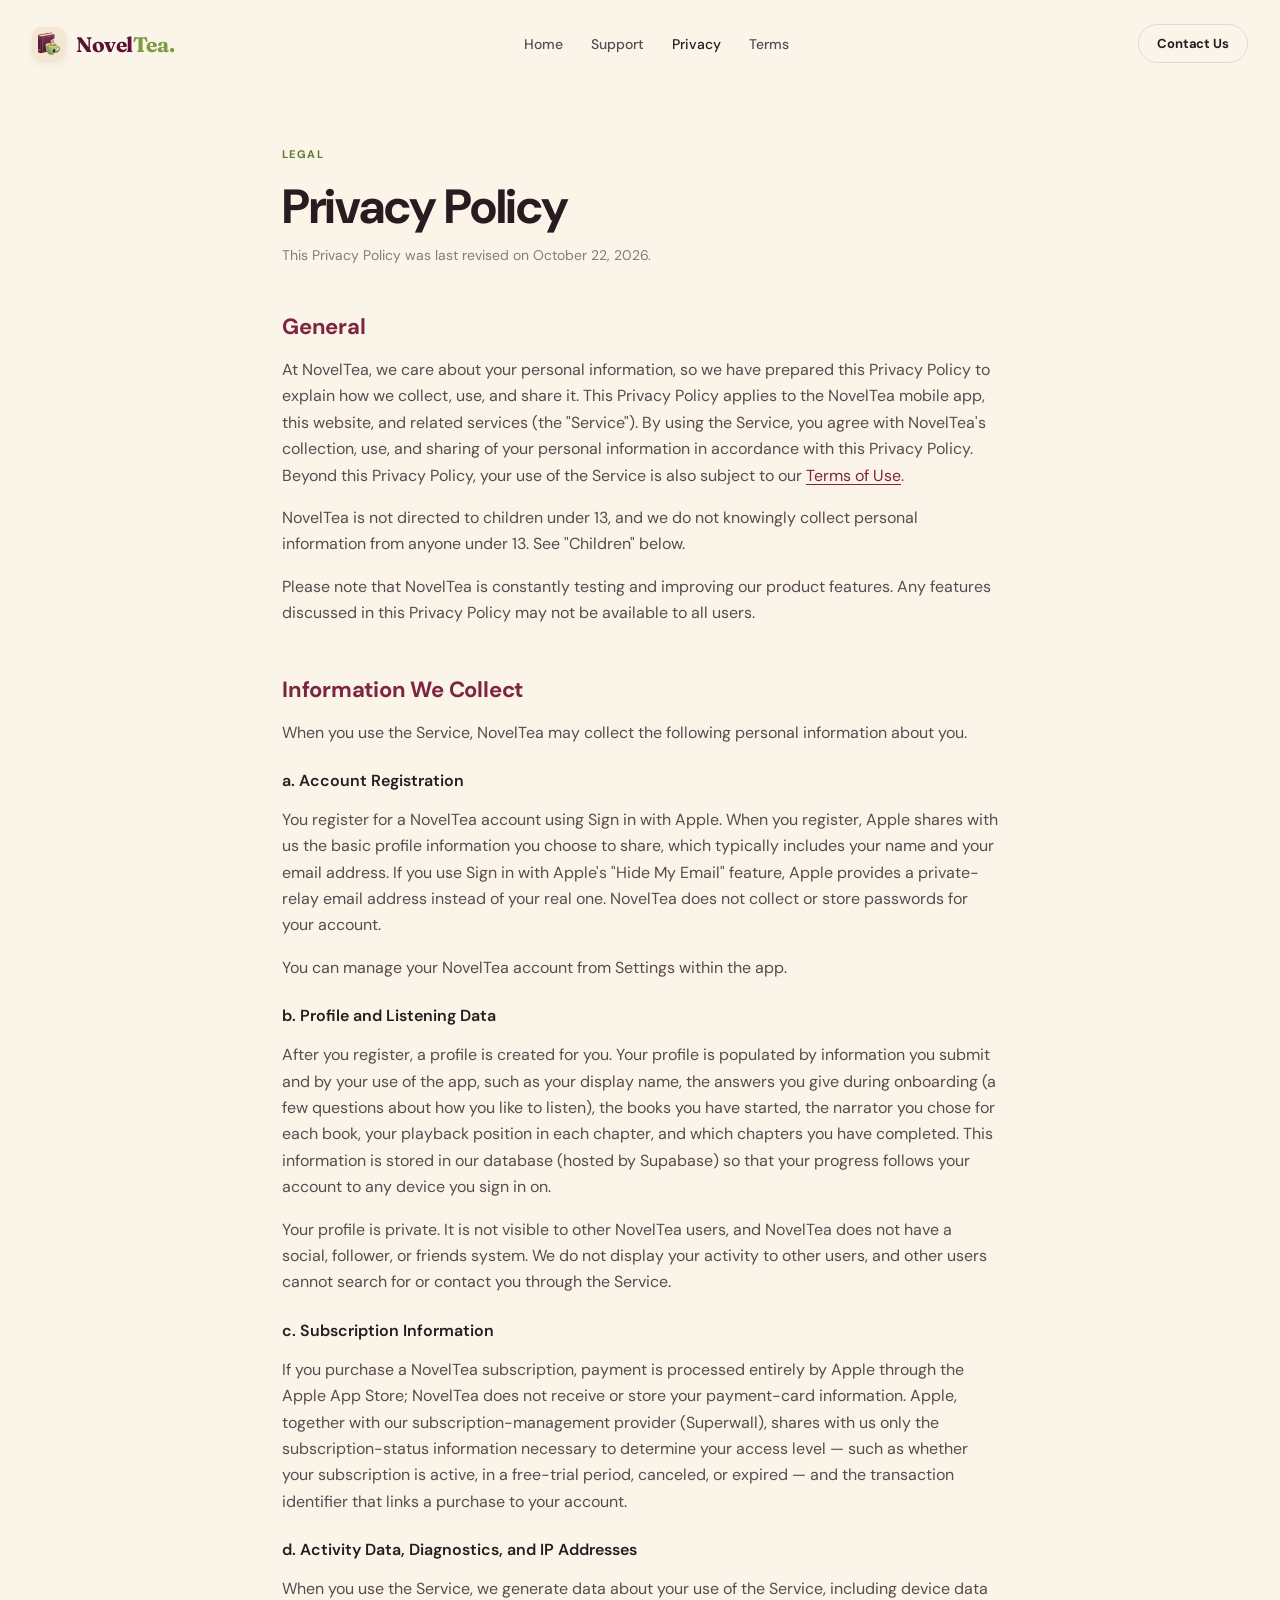
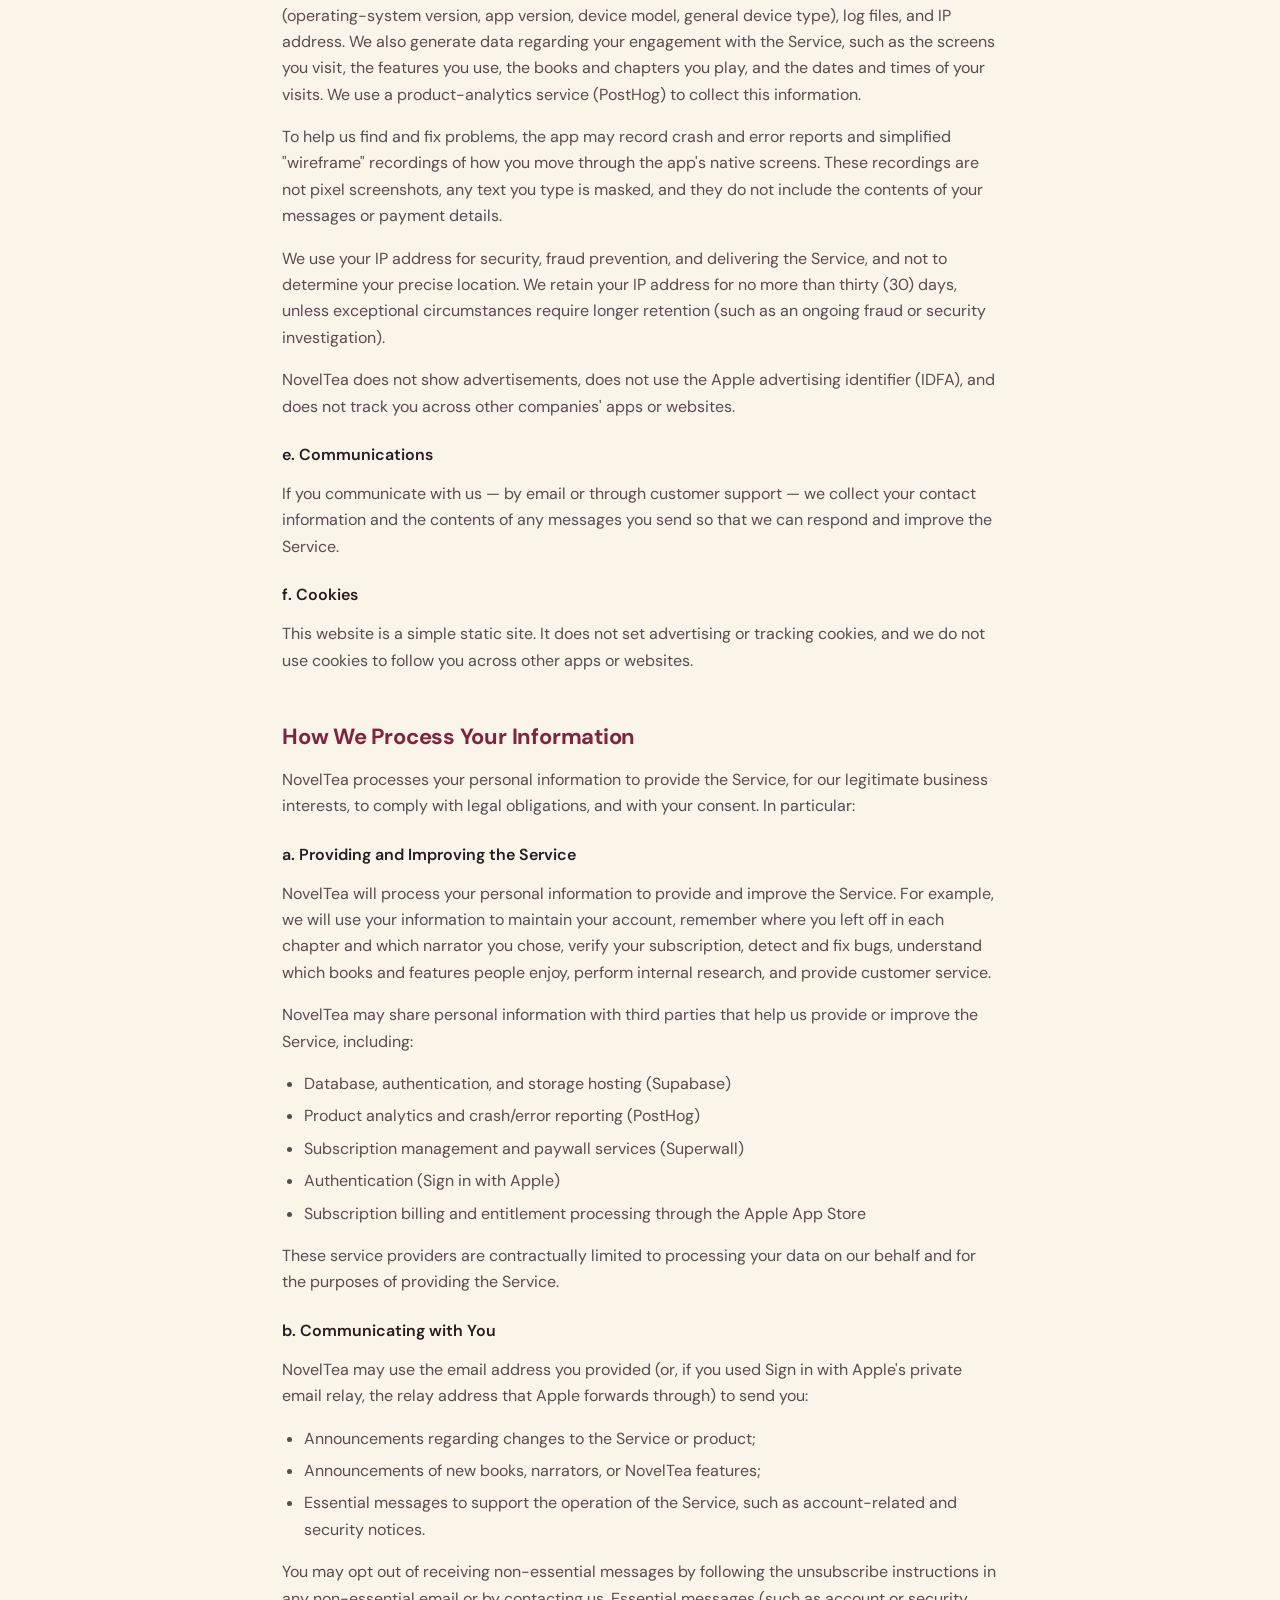
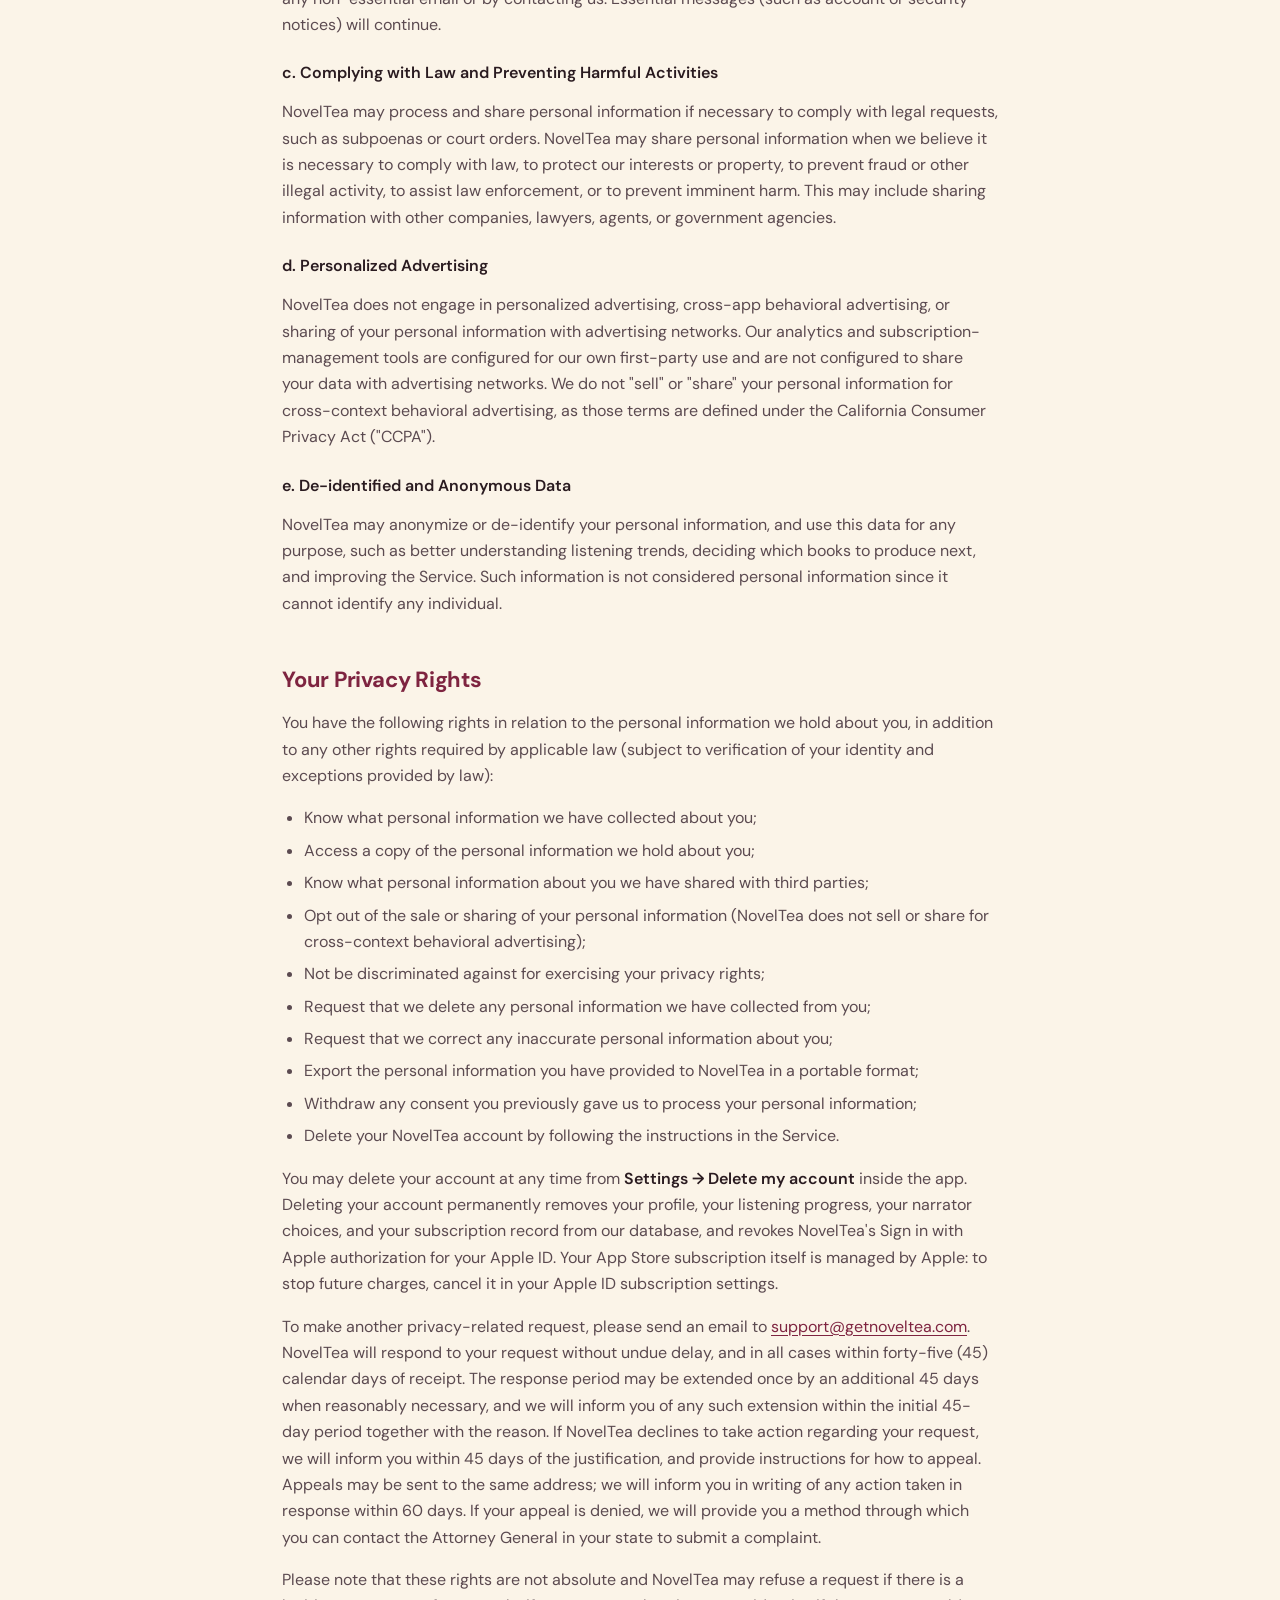
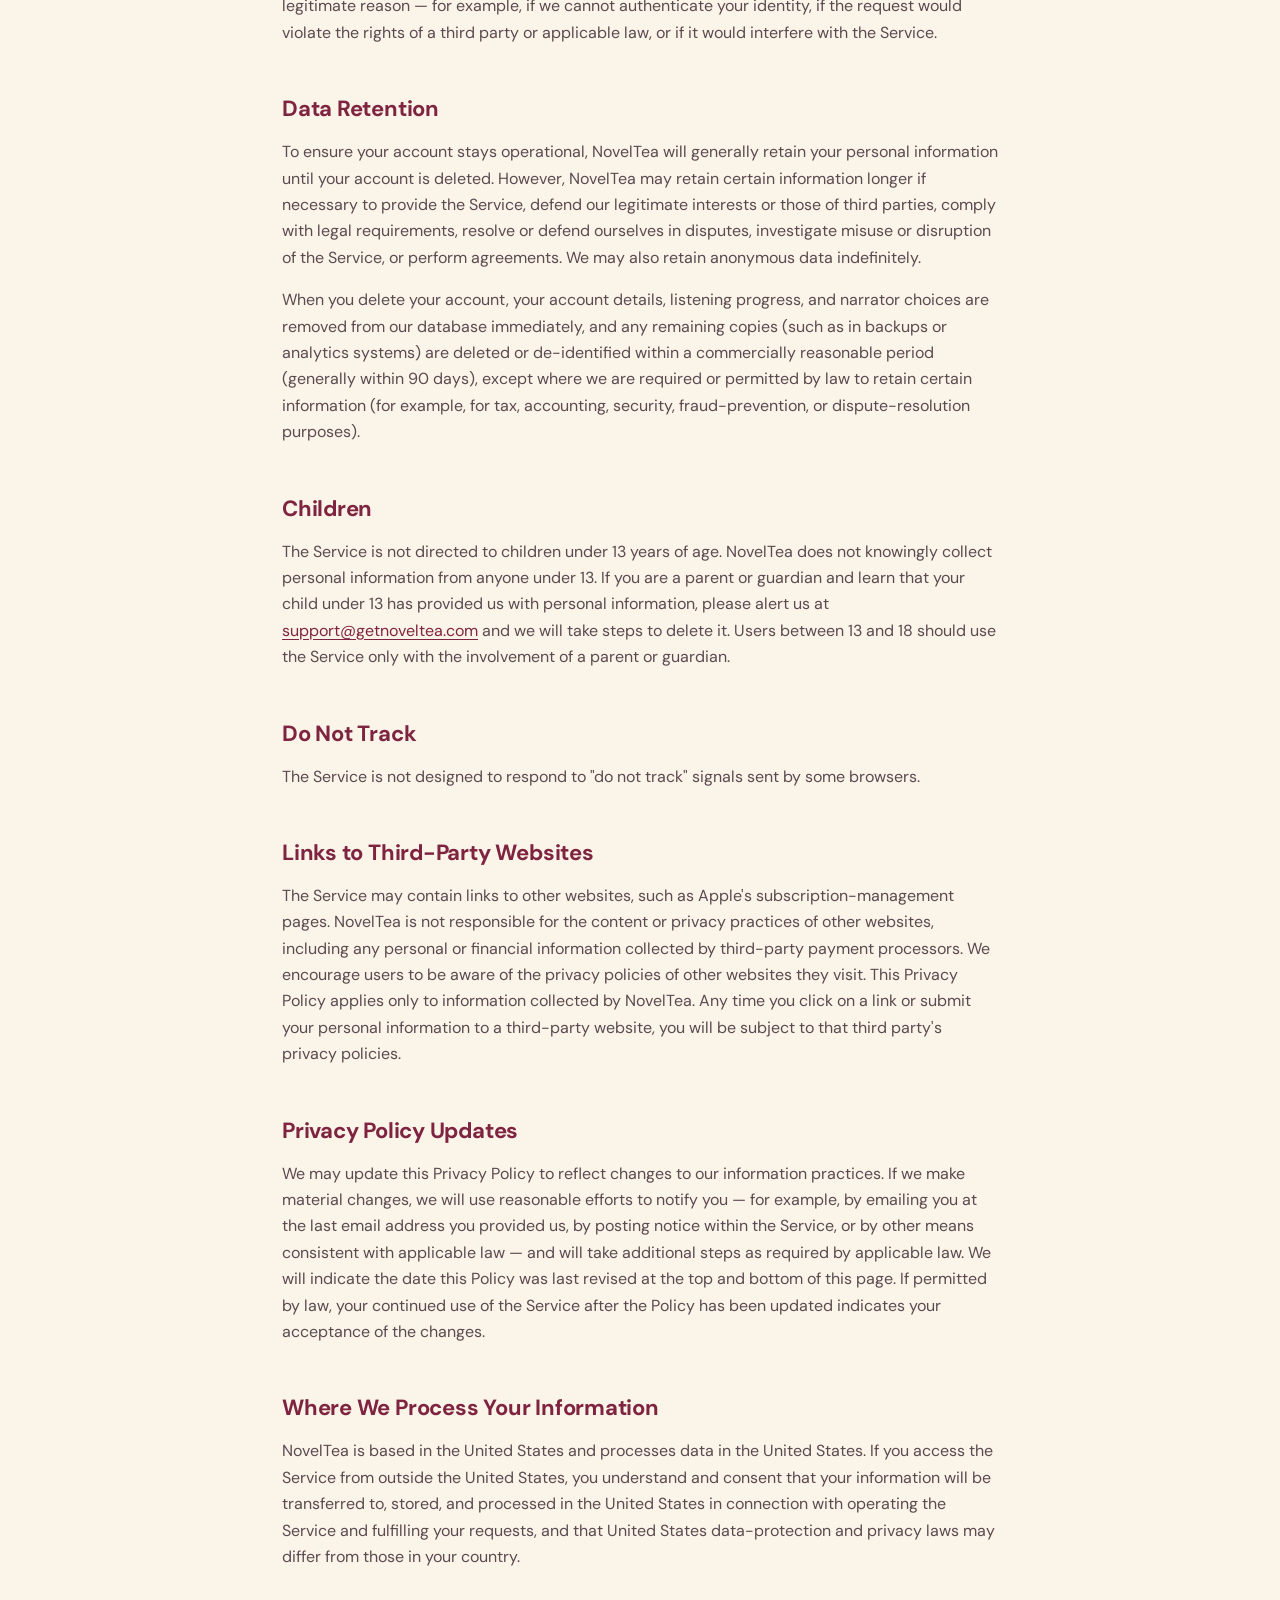
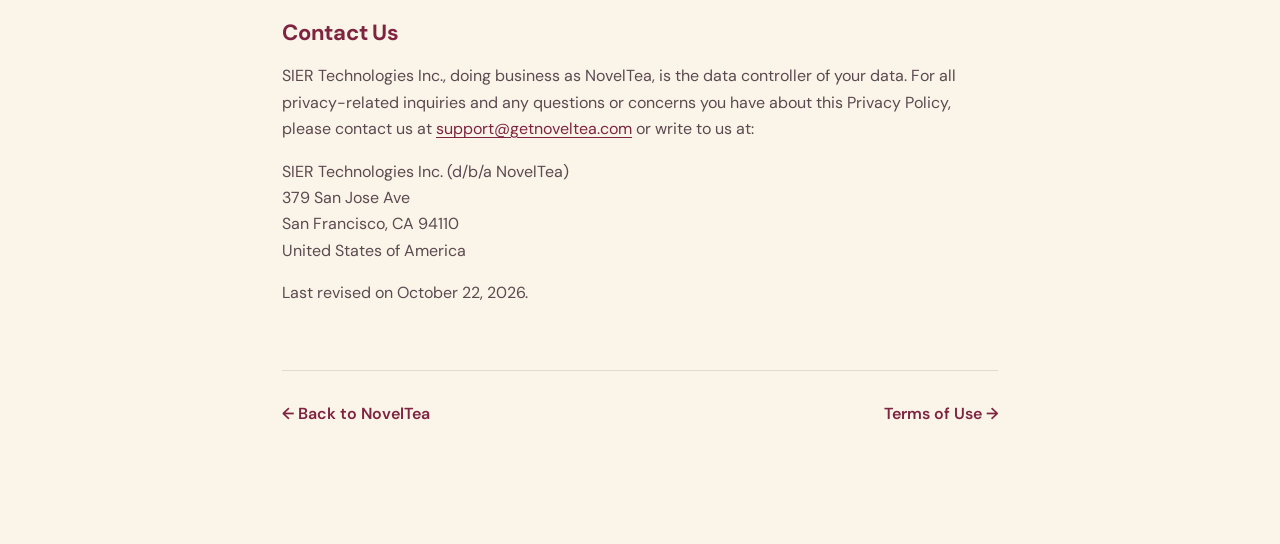
==== privacy.html @ 6e91aef8 "NovelTea Support, Privacy Policy, and Terms of Use pages Adapted from dailydove.app's legal pages (s" ====
<!doctype html>
<html lang="en">
<head>
  <meta charset="utf-8">
  <meta name="viewport" content="width=device-width, initial-scale=1">
  <title>Privacy Policy — NovelTea</title>
  <meta name="description" content="How NovelTea collects, uses, and protects your personal information.">
  <meta name="theme-color" content="#FBF4E8">
  <link rel="icon" type="image/png" href="assets/favicon.png">
  <link rel="apple-touch-icon" href="assets/apple-touch-icon.png">
  <link rel="stylesheet" href="shared.css">
</head>
<body>
  <div class="top-nav">
    <a href="./" class="logo">
      <div class="mark"><img src="assets/logo.png" alt=""></div>
      <span class="wordmark">Novel<span class="tea">Tea.</span></span>
    </a>
    <nav>
      <a href="./">Home</a>
      <a href="support">Support</a>
      <a href="privacy" aria-current="page">Privacy</a>
      <a href="terms">Terms</a>
    </nav>
    <a href="mailto:support@getnoveltea.com" class="btn btn-ghost contact">Contact Us</a>
  </div>

  <main class="legal-page">
    <div class="eyebrow" style="margin-bottom:14px">Legal</div>
    <h1>Privacy Policy</h1>
    <div class="meta">This Privacy Policy was last revised on October 22, 2026.</div>

    <h2>General</h2>

    <p>At NovelTea, we care about your personal information, so we have prepared this Privacy Policy to explain how we collect, use, and share it. This Privacy Policy applies to the NovelTea mobile app, this website, and related services (the "Service"). By using the Service, you agree with NovelTea's collection, use, and sharing of your personal information in accordance with this Privacy Policy. Beyond this Privacy Policy, your use of the Service is also subject to our <a href="terms">Terms of Use</a>.</p>

    <p>NovelTea is not directed to children under 13, and we do not knowingly collect personal information from anyone under 13. See "Children" below.</p>

    <p>Please note that NovelTea is constantly testing and improving our product features. Any features discussed in this Privacy Policy may not be available to all users.</p>

    <h2>Information We Collect</h2>

    <p>When you use the Service, NovelTea may collect the following personal information about you.</p>

    <h3>a. Account Registration</h3>

    <p>You register for a NovelTea account using Sign in with Apple. When you register, Apple shares with us the basic profile information you choose to share, which typically includes your name and your email address. If you use Sign in with Apple's "Hide My Email" feature, Apple provides a private-relay email address instead of your real one. NovelTea does not collect or store passwords for your account.</p>

    <p>You can manage your NovelTea account from Settings within the app.</p>

    <h3>b. Profile and Listening Data</h3>

    <p>After you register, a profile is created for you. Your profile is populated by information you submit and by your use of the app, such as your display name, the answers you give during onboarding (a few questions about how you like to listen), the books you have started, the narrator you chose for each book, your playback position in each chapter, and which chapters you have completed. This information is stored in our database (hosted by Supabase) so that your progress follows your account to any device you sign in on.</p>

    <p>Your profile is private. It is not visible to other NovelTea users, and NovelTea does not have a social, follower, or friends system. We do not display your activity to other users, and other users cannot search for or contact you through the Service.</p>

    <h3>c. Subscription Information</h3>

    <p>If you purchase a NovelTea subscription, payment is processed entirely by Apple through the Apple App Store; NovelTea does not receive or store your payment-card information. Apple, together with our subscription-management provider (Superwall), shares with us only the subscription-status information necessary to determine your access level — such as whether your subscription is active, in a free-trial period, canceled, or expired — and the transaction identifier that links a purchase to your account.</p>

    <h3>d. Activity Data, Diagnostics, and IP Addresses</h3>

    <p>When you use the Service, we generate data about your use of the Service, including device data (operating-system version, app version, device model, general device type), log files, and IP address. We also generate data regarding your engagement with the Service, such as the screens you visit, the features you use, the books and chapters you play, and the dates and times of your visits. We use a product-analytics service (PostHog) to collect this information.</p>

    <p>To help us find and fix problems, the app may record crash and error reports and simplified "wireframe" recordings of how you move through the app's native screens. These recordings are not pixel screenshots, any text you type is masked, and they do not include the contents of your messages or payment details.</p>

    <p>We use your IP address for security, fraud prevention, and delivering the Service, and not to determine your precise location. We retain your IP address for no more than thirty (30) days, unless exceptional circumstances require longer retention (such as an ongoing fraud or security investigation).</p>

    <p>NovelTea does not show advertisements, does not use the Apple advertising identifier (IDFA), and does not track you across other companies' apps or websites.</p>

    <h3>e. Communications</h3>

    <p>If you communicate with us — by email or through customer support — we collect your contact information and the contents of any messages you send so that we can respond and improve the Service.</p>

    <h3>f. Cookies</h3>

    <p>This website is a simple static site. It does not set advertising or tracking cookies, and we do not use cookies to follow you across other apps or websites.</p>

    <h2>How We Process Your Information</h2>

    <p>NovelTea processes your personal information to provide the Service, for our legitimate business interests, to comply with legal obligations, and with your consent. In particular:</p>

    <h3>a. Providing and Improving the Service</h3>

    <p>NovelTea will process your personal information to provide and improve the Service. For example, we will use your information to maintain your account, remember where you left off in each chapter and which narrator you chose, verify your subscription, detect and fix bugs, understand which books and features people enjoy, perform internal research, and provide customer service.</p>

    <p>NovelTea may share personal information with third parties that help us provide or improve the Service, including:</p>
    <ul>
      <li>Database, authentication, and storage hosting (Supabase)</li>
      <li>Product analytics and crash/error reporting (PostHog)</li>
      <li>Subscription management and paywall services (Superwall)</li>
      <li>Authentication (Sign in with Apple)</li>
      <li>Subscription billing and entitlement processing through the Apple App Store</li>
    </ul>

    <p>These service providers are contractually limited to processing your data on our behalf and for the purposes of providing the Service.</p>

    <h3>b. Communicating with You</h3>

    <p>NovelTea may use the email address you provided (or, if you used Sign in with Apple's private email relay, the relay address that Apple forwards through) to send you:</p>
    <ul>
      <li>Announcements regarding changes to the Service or product;</li>
      <li>Announcements of new books, narrators, or NovelTea features;</li>
      <li>Essential messages to support the operation of the Service, such as account-related and security notices.</li>
    </ul>

    <p>You may opt out of receiving non-essential messages by following the unsubscribe instructions in any non-essential email or by contacting us. Essential messages (such as account or security notices) will continue.</p>

    <h3>c. Complying with Law and Preventing Harmful Activities</h3>

    <p>NovelTea may process and share personal information if necessary to comply with legal requests, such as subpoenas or court orders. NovelTea may share personal information when we believe it is necessary to comply with law, to protect our interests or property, to prevent fraud or other illegal activity, to assist law enforcement, or to prevent imminent harm. This may include sharing information with other companies, lawyers, agents, or government agencies.</p>

    <h3>d. Personalized Advertising</h3>

    <p>NovelTea does not engage in personalized advertising, cross-app behavioral advertising, or sharing of your personal information with advertising networks. Our analytics and subscription-management tools are configured for our own first-party use and are not configured to share your data with advertising networks. We do not "sell" or "share" your personal information for cross-context behavioral advertising, as those terms are defined under the California Consumer Privacy Act ("CCPA").</p>

    <h3>e. De-identified and Anonymous Data</h3>

    <p>NovelTea may anonymize or de-identify your personal information, and use this data for any purpose, such as better understanding listening trends, deciding which books to produce next, and improving the Service. Such information is not considered personal information since it cannot identify any individual.</p>

    <h2>Your Privacy Rights</h2>

    <p>You have the following rights in relation to the personal information we hold about you, in addition to any other rights required by applicable law (subject to verification of your identity and exceptions provided by law):</p>

    <ul>
      <li>Know what personal information we have collected about you;</li>
      <li>Access a copy of the personal information we hold about you;</li>
      <li>Know what personal information about you we have shared with third parties;</li>
      <li>Opt out of the sale or sharing of your personal information (NovelTea does not sell or share for cross-context behavioral advertising);</li>
      <li>Not be discriminated against for exercising your privacy rights;</li>
      <li>Request that we delete any personal information we have collected from you;</li>
      <li>Request that we correct any inaccurate personal information about you;</li>
      <li>Export the personal information you have provided to NovelTea in a portable format;</li>
      <li>Withdraw any consent you previously gave us to process your personal information;</li>
      <li>Delete your NovelTea account by following the instructions in the Service.</li>
    </ul>

    <p>You may delete your account at any time from <strong>Settings → Delete my account</strong> inside the app. Deleting your account permanently removes your profile, your listening progress, your narrator choices, and your subscription record from our database, and revokes NovelTea's Sign in with Apple authorization for your Apple ID. Your App Store subscription itself is managed by Apple: to stop future charges, cancel it in your Apple ID subscription settings.</p>

    <p>To make another privacy-related request, please send an email to <a href="mailto:support@getnoveltea.com">support@getnoveltea.com</a>. NovelTea will respond to your request without undue delay, and in all cases within forty-five (45) calendar days of receipt. The response period may be extended once by an additional 45 days when reasonably necessary, and we will inform you of any such extension within the initial 45-day period together with the reason. If NovelTea declines to take action regarding your request, we will inform you within 45 days of the justification, and provide instructions for how to appeal. Appeals may be sent to the same address; we will inform you in writing of any action taken in response within 60 days. If your appeal is denied, we will provide you a method through which you can contact the Attorney General in your state to submit a complaint.</p>

    <p>Please note that these rights are not absolute and NovelTea may refuse a request if there is a legitimate reason — for example, if we cannot authenticate your identity, if the request would violate the rights of a third party or applicable law, or if it would interfere with the Service.</p>

    <h2>Data Retention</h2>

    <p>To ensure your account stays operational, NovelTea will generally retain your personal information until your account is deleted. However, NovelTea may retain certain information longer if necessary to provide the Service, defend our legitimate interests or those of third parties, comply with legal requirements, resolve or defend ourselves in disputes, investigate misuse or disruption of the Service, or perform agreements. We may also retain anonymous data indefinitely.</p>

    <p>When you delete your account, your account details, listening progress, and narrator choices are removed from our database immediately, and any remaining copies (such as in backups or analytics systems) are deleted or de-identified within a commercially reasonable period (generally within 90 days), except where we are required or permitted by law to retain certain information (for example, for tax, accounting, security, fraud-prevention, or dispute-resolution purposes).</p>

    <h2>Children</h2>

    <p>The Service is not directed to children under 13 years of age. NovelTea does not knowingly collect personal information from anyone under 13. If you are a parent or guardian and learn that your child under 13 has provided us with personal information, please alert us at <a href="mailto:support@getnoveltea.com">support@getnoveltea.com</a> and we will take steps to delete it. Users between 13 and 18 should use the Service only with the involvement of a parent or guardian.</p>

    <h2>Do Not Track</h2>

    <p>The Service is not designed to respond to "do not track" signals sent by some browsers.</p>

    <h2>Links to Third-Party Websites</h2>

    <p>The Service may contain links to other websites, such as Apple's subscription-management pages. NovelTea is not responsible for the content or privacy practices of other websites, including any personal or financial information collected by third-party payment processors. We encourage users to be aware of the privacy policies of other websites they visit. This Privacy Policy applies only to information collected by NovelTea. Any time you click on a link or submit your personal information to a third-party website, you will be subject to that third party's privacy policies.</p>

    <h2>Privacy Policy Updates</h2>

    <p>We may update this Privacy Policy to reflect changes to our information practices. If we make material changes, we will use reasonable efforts to notify you — for example, by emailing you at the last email address you provided us, by posting notice within the Service, or by other means consistent with applicable law — and will take additional steps as required by applicable law. We will indicate the date this Policy was last revised at the top and bottom of this page. If permitted by law, your continued use of the Service after the Policy has been updated indicates your acceptance of the changes.</p>

    <h2>Where We Process Your Information</h2>

    <p>NovelTea is based in the United States and processes data in the United States. If you access the Service from outside the United States, you understand and consent that your information will be transferred to, stored, and processed in the United States in connection with operating the Service and fulfilling your requests, and that United States data-protection and privacy laws may differ from those in your country.</p>

    <h2>Contact Us</h2>

    <p>SIER Technologies Inc., doing business as NovelTea, is the data controller of your data. For all privacy-related inquiries and any questions or concerns you have about this Privacy Policy, please contact us at <a href="mailto:support@getnoveltea.com">support@getnoveltea.com</a> or write to us at:</p>

    <p>
      SIER Technologies Inc. (d/b/a NovelTea)<br>
      379 San Jose Ave<br>
      San Francisco, CA 94110<br>
      United States of America
    </p>

    <p>Last revised on October 22, 2026.</p>

    <div class="page-footer">
      <a href="./">← Back to NovelTea</a>
      <a href="terms">Terms of Use →</a>
    </div>
  </main>
</body>
</html>
---- shared.css ----
/* NovelTea shared styles — same layout as dailydove.app's shared.css,
   recoloured to the NovelTea brand (cream, wine, green tea; see the app's src/styles/theme.css). */
@import url('https://fonts.googleapis.com/css2?family=DM+Sans:wght@400;500;600;700;800&family=Fraunces:ital,wght@0,400;0,500;0,600;0,700;1,400&display=swap');

:root {
  --cream: #FBF4E8;
  --cream-2: #F3E6D3;
  --paper: #FFFFFF;
  --ink: #2A1B20;
  --ink-soft: #5B4A50;
  --ink-mute: #8A7B76;
  --wine: #7E2440;
  --wine-2: #9A3557;
  --wine-deep: #5A1230;
  --wine-shadow: rgba(126, 36, 64, 0.22);
  --tea: #7E9A42;
  --tea-deep: #5F7A2E;
  --line: rgba(42, 27, 32, 0.06);
  --line-2: rgba(42, 27, 32, 0.12);
  --shadow-sm: 0 1px 3px rgba(42,27,32,0.03), 0 4px 8px rgba(42,27,32,0.05);
  --shadow-md: 0 8px 24px rgba(42,27,32,0.06), 0 24px 60px rgba(42,27,32,0.08);
}

* { box-sizing: border-box; }
html, body { margin: 0; padding: 0; }
body {
  font-family: 'DM Sans', -apple-system, system-ui, sans-serif;
  color: var(--ink);
  background: var(--cream);
  -webkit-font-smoothing: antialiased;
  text-rendering: optimizeLegibility;
  -webkit-text-size-adjust: 100%;
}
a { color: inherit; }
img { display: block; max-width: 100%; }

.serif { font-family: 'Fraunces', Georgia, serif; font-optical-sizing: auto; }
.eyebrow {
  font-family: 'DM Sans', sans-serif;
  font-weight: 700;
  font-size: 11px;
  letter-spacing: 1.4px;
  text-transform: uppercase;
  color: var(--tea-deep);
}

.btn {
  display: inline-flex;
  align-items: center;
  gap: 10px;
  padding: 14px 22px;
  border-radius: 999px;
  font-family: 'DM Sans', sans-serif;
  font-weight: 700;
  font-size: 15px;
  letter-spacing: -0.1px;
  text-decoration: none;
  border: 0;
  cursor: pointer;
  transition: transform .18s ease, box-shadow .18s ease, background .2s, border-color .2s;
}
.btn-primary {
  background: linear-gradient(180deg, var(--wine-2) 0%, var(--wine) 100%);
  color: #fff;
  box-shadow: 0 12px 32px var(--wine-shadow), 0 2px 6px var(--wine-shadow);
}
.btn-primary:hover { transform: translateY(-1px); }
.btn-ghost {
  background: transparent;
  color: var(--ink);
  border: 1.5px solid var(--line-2);
}
.btn-ghost:hover { border-color: var(--wine); color: var(--wine); }

.h-section {
  font-family: 'DM Sans', sans-serif;
  font-weight: 700;
  font-size: clamp(40px, 7vw, 64px);
  line-height: 1.02;
  letter-spacing: -0.03em;
}
.lede {
  font-size: 19px;
  line-height: 1.5;
  color: var(--ink-soft);
  max-width: 540px;
}

/* Wordmark: "Novel" in wine, "Tea." in green tea — matches the app wordmark */
.wordmark { font-family: 'Fraunces', Georgia, serif; font-weight: 700; letter-spacing: -0.02em; color: var(--wine-deep); }
.wordmark .tea { color: var(--tea); }

/* Legal pages */
.legal-page {
  max-width: 780px;
  margin: 0 auto;
  padding: 60px 32px 120px;
}
.legal-page h1 {
  font-family: 'DM Sans', sans-serif;
  font-weight: 700;
  font-size: 48px;
  letter-spacing: -0.03em;
  margin: 0 0 8px;
}
.legal-page .meta {
  color: var(--ink-mute);
  font-size: 14px;
  margin-bottom: 48px;
}
.legal-page h2 {
  font-family: 'DM Sans', sans-serif;
  font-weight: 700;
  font-size: 22px;
  letter-spacing: -0.01em;
  margin: 48px 0 16px;
  color: var(--wine);
}
.legal-page h3 {
  font-family: 'DM Sans', sans-serif;
  font-weight: 600;
  font-size: 16px;
  margin: 24px 0 8px;
}
.legal-page p, .legal-page li {
  font-size: 16px;
  line-height: 1.65;
  color: var(--ink-soft);
}
.legal-page ul, .legal-page ol { padding-left: 22px; }
.legal-page li { margin-bottom: 6px; }
.legal-page strong { color: var(--ink); font-weight: 600; }
.legal-page a { color: var(--wine); text-decoration: underline; text-underline-offset: 3px; overflow-wrap: anywhere; }

.page-footer {
  margin-top: 64px;
  padding-top: 32px;
  border-top: 1px solid var(--line-2);
  display: flex;
  justify-content: space-between;
  flex-wrap: wrap;
  gap: 16px;
  align-items: center;
}
.legal-page .page-footer a { color: var(--wine); text-decoration: none; font-weight: 600; }

/* Top nav */
.top-nav {
  padding: 24px 32px;
  display: flex; align-items: center; justify-content: space-between; gap: 16px;
  max-width: 1280px; margin: 0 auto;
}
.top-nav .logo {
  display: flex; align-items: center; gap: 10px;
  font-size: 21px;
  text-decoration: none;
}
.top-nav .logo .mark {
  width: 34px; height: 34px;
  border-radius: 10px;
  overflow: hidden;
  flex-shrink: 0;
  box-shadow: var(--shadow-sm);
}
.top-nav .logo .mark img { width: 100%; height: 100%; object-fit: cover; }
.top-nav nav { display: flex; gap: 28px; }
.top-nav nav a {
  font-size: 14px; font-weight: 500; color: var(--ink-soft);
  text-decoration: none;
}
.top-nav nav a:hover, .top-nav nav a[aria-current="page"] { color: var(--ink); }
.top-nav .contact { padding: 10px 18px; font-size: 13px; }

/* Phones: these pages are mostly opened from the app's Settings screen */
@media (max-width: 720px) {
  .top-nav { padding: 16px 20px; flex-wrap: wrap; row-gap: 12px; }
  .top-nav .contact { display: none; }
  .top-nav nav { gap: 18px; }
  .legal-page { padding: 28px 20px 80px; }
  .legal-page h1 { font-size: 36px; }
  .legal-page .meta { margin-bottom: 32px; }
  .legal-page h2 { margin-top: 40px; }
  .lede { font-size: 17px; }
}
@media (max-width: 400px) {
  .top-nav nav { width: 100%; justify-content: space-between; gap: 0; }
}
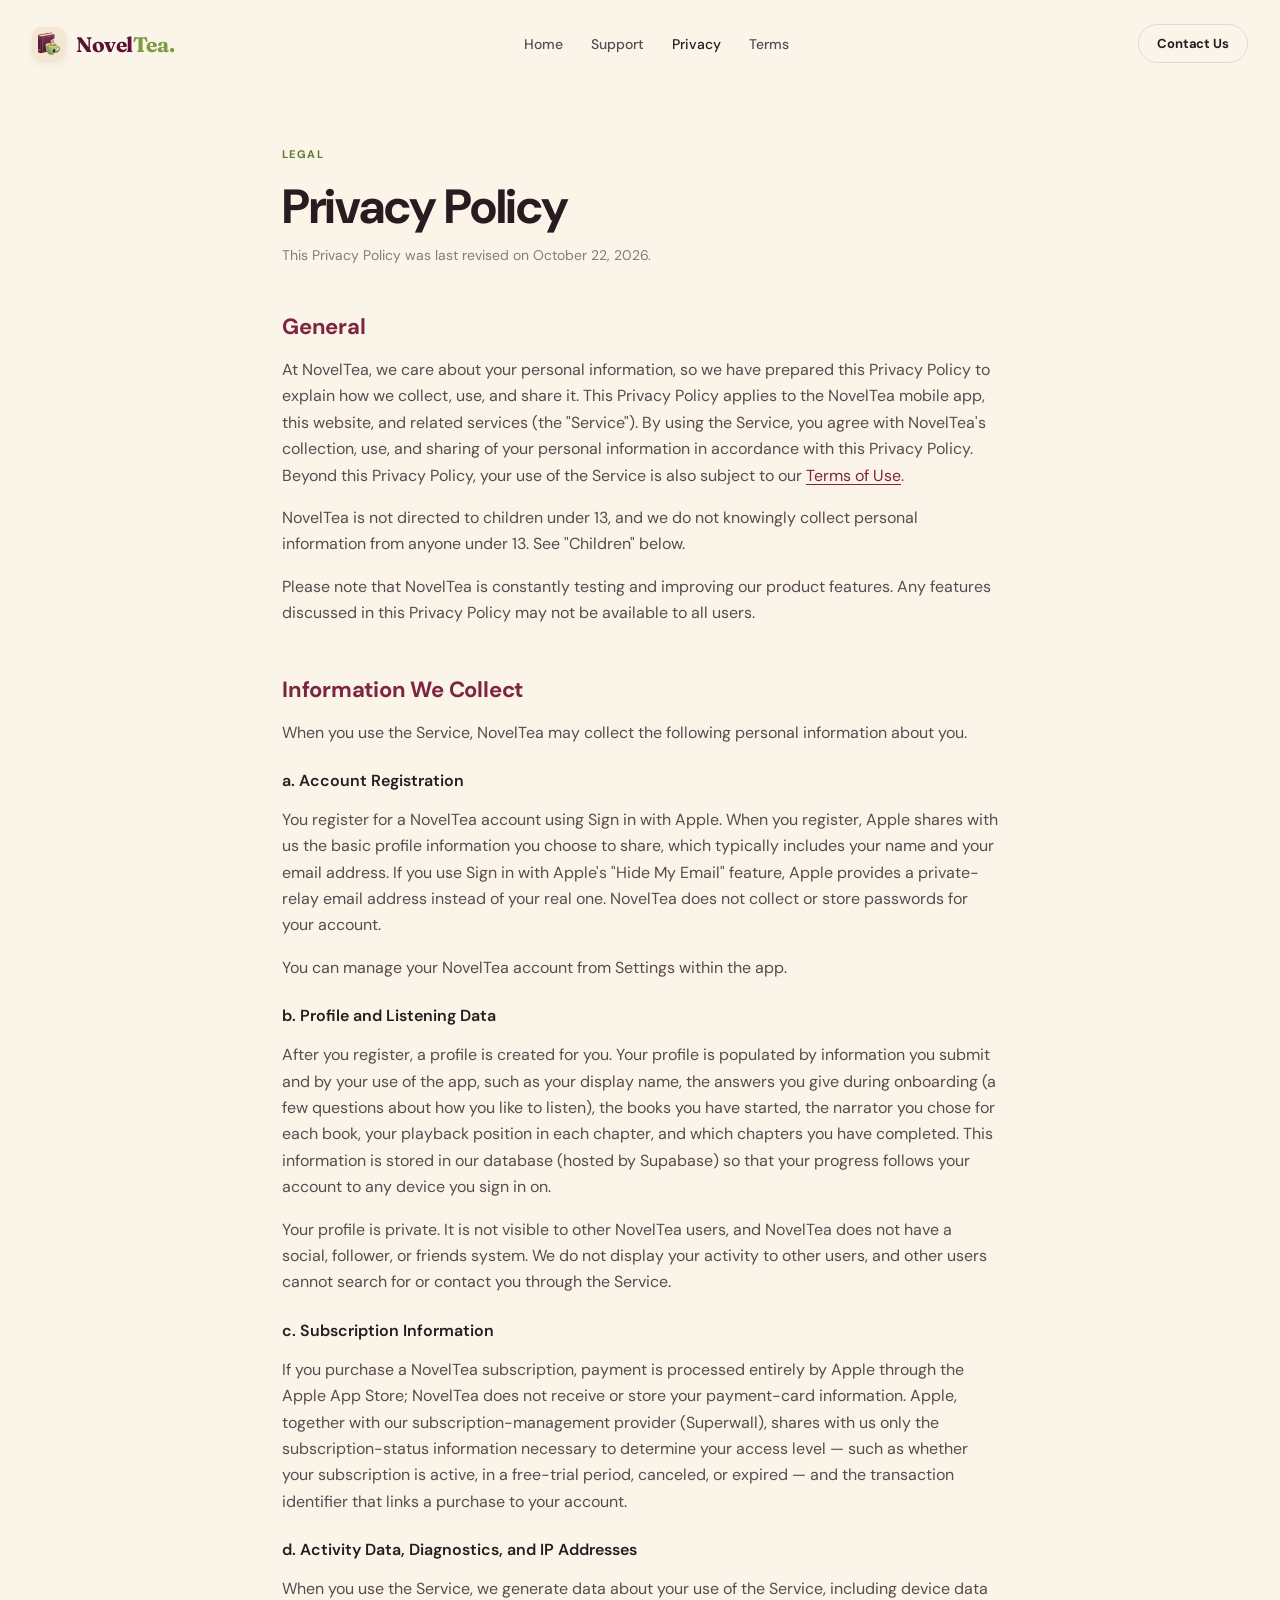
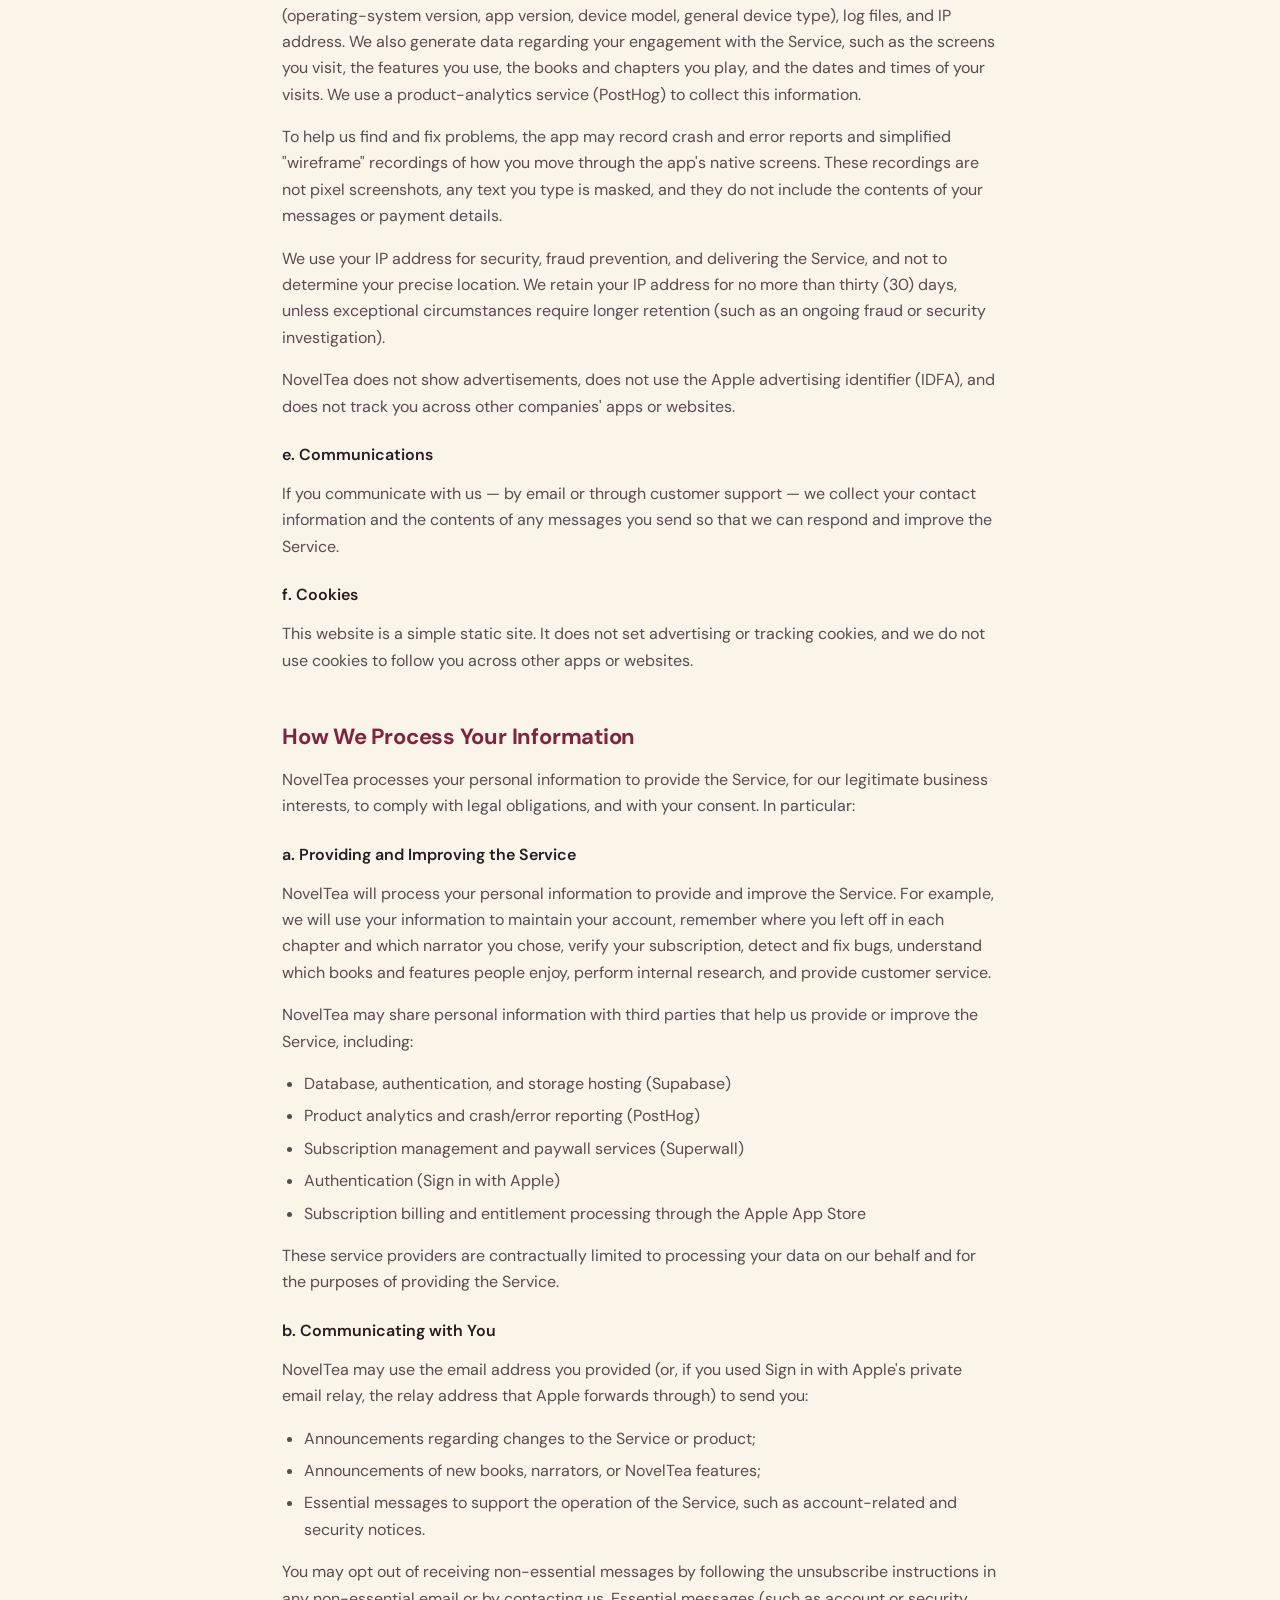
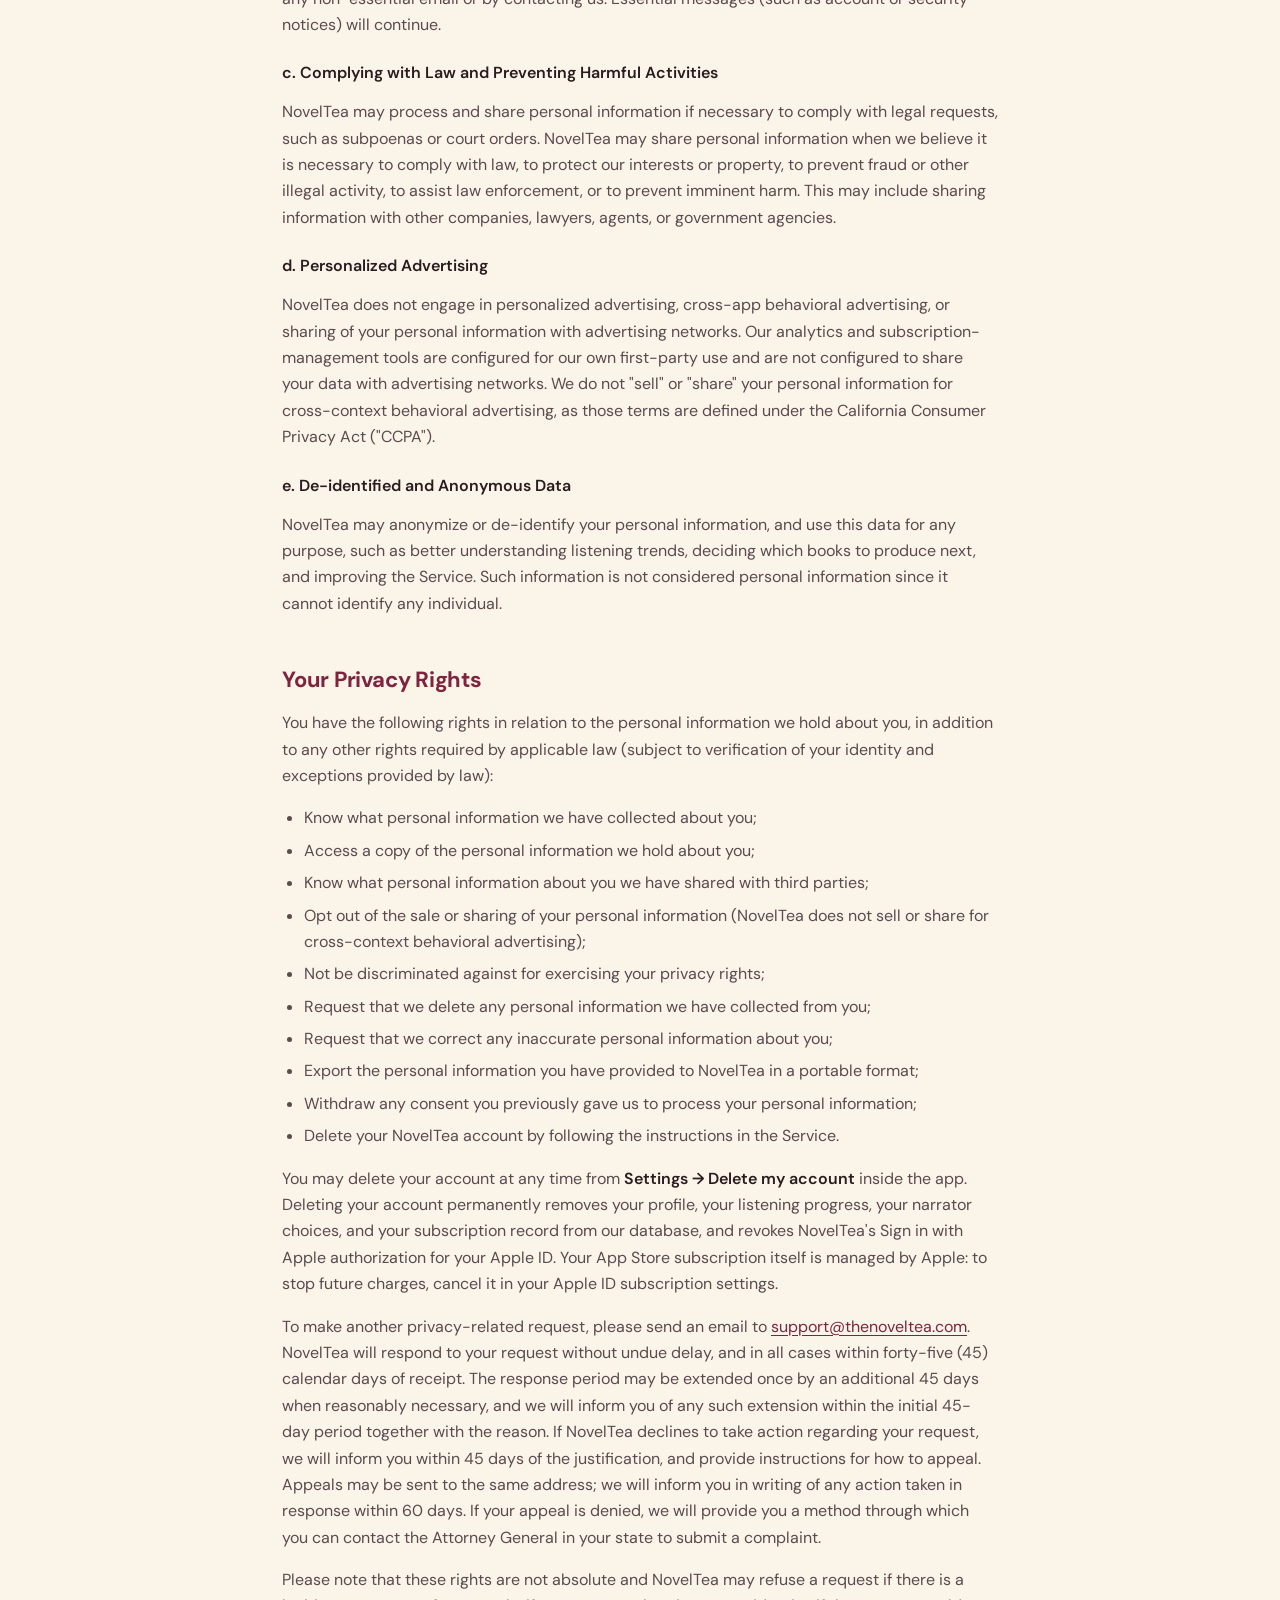
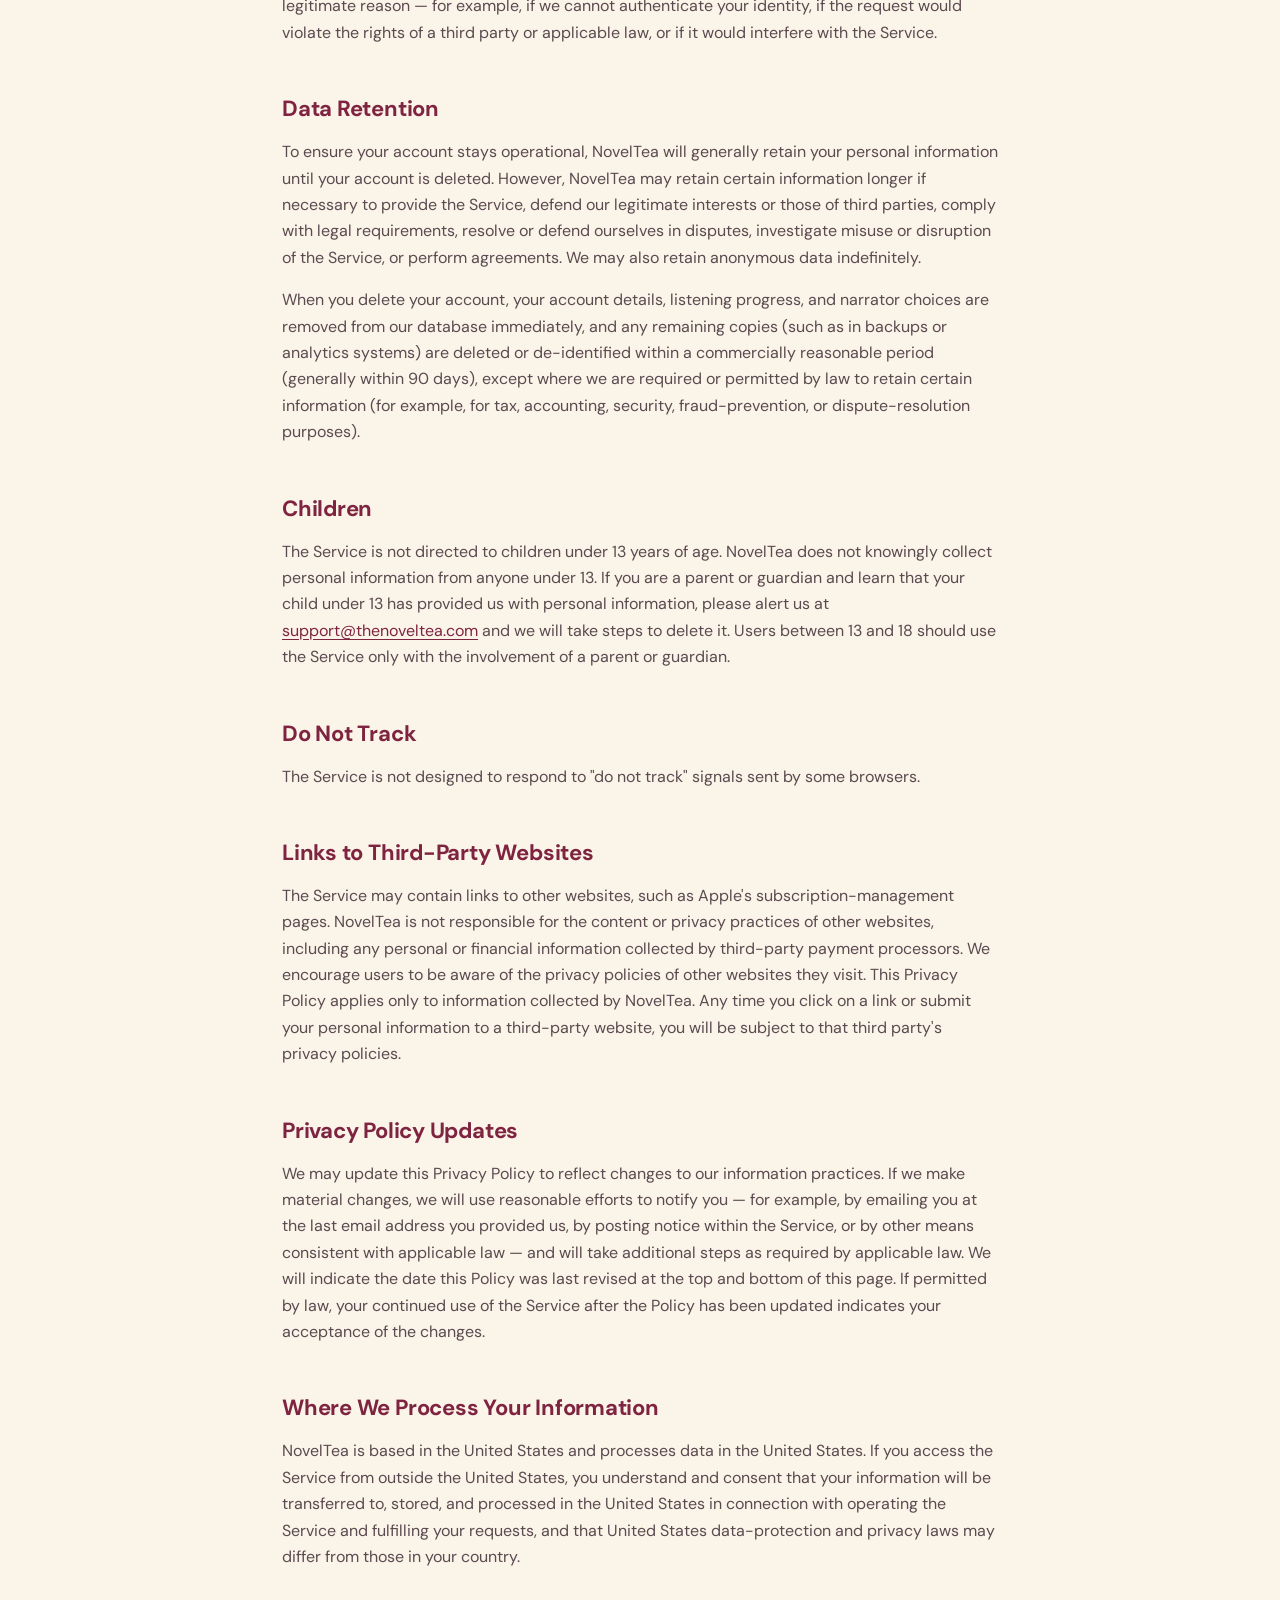
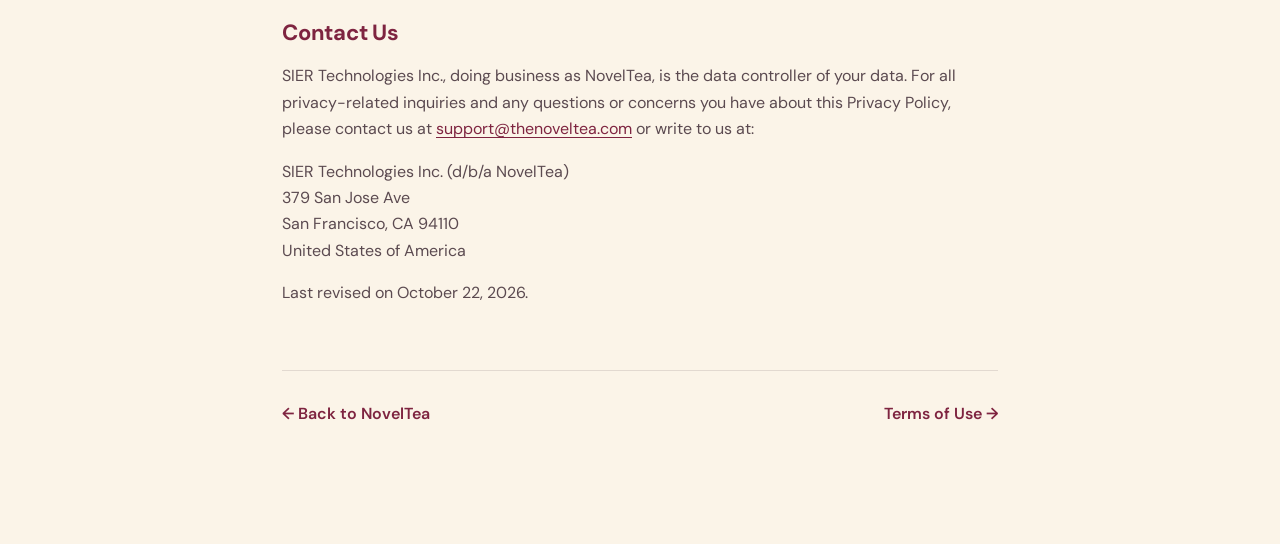
==== commit 60a9576c: "Contact email is now support@thenoveltea.com" ====
--- a/privacy.html
+++ b/privacy.html
@@ -22,7 +22,7 @@
       <a href="privacy" aria-current="page">Privacy</a>
       <a href="terms">Terms</a>
     </nav>
-    <a href="mailto:support@getnoveltea.com" class="btn btn-ghost contact">Contact Us</a>
+    <a href="mailto:support@thenoveltea.com" class="btn btn-ghost contact">Contact Us</a>
   </div>
 
   <main class="legal-page">
@@ -137,7 +137,7 @@
 
     <p>You may delete your account at any time from <strong>Settings → Delete my account</strong> inside the app. Deleting your account permanently removes your profile, your listening progress, your narrator choices, and your subscription record from our database, and revokes NovelTea's Sign in with Apple authorization for your Apple ID. Your App Store subscription itself is managed by Apple: to stop future charges, cancel it in your Apple ID subscription settings.</p>
 
-    <p>To make another privacy-related request, please send an email to <a href="mailto:support@getnoveltea.com">support@getnoveltea.com</a>. NovelTea will respond to your request without undue delay, and in all cases within forty-five (45) calendar days of receipt. The response period may be extended once by an additional 45 days when reasonably necessary, and we will inform you of any such extension within the initial 45-day period together with the reason. If NovelTea declines to take action regarding your request, we will inform you within 45 days of the justification, and provide instructions for how to appeal. Appeals may be sent to the same address; we will inform you in writing of any action taken in response within 60 days. If your appeal is denied, we will provide you a method through which you can contact the Attorney General in your state to submit a complaint.</p>
+    <p>To make another privacy-related request, please send an email to <a href="mailto:support@thenoveltea.com">support@thenoveltea.com</a>. NovelTea will respond to your request without undue delay, and in all cases within forty-five (45) calendar days of receipt. The response period may be extended once by an additional 45 days when reasonably necessary, and we will inform you of any such extension within the initial 45-day period together with the reason. If NovelTea declines to take action regarding your request, we will inform you within 45 days of the justification, and provide instructions for how to appeal. Appeals may be sent to the same address; we will inform you in writing of any action taken in response within 60 days. If your appeal is denied, we will provide you a method through which you can contact the Attorney General in your state to submit a complaint.</p>
 
     <p>Please note that these rights are not absolute and NovelTea may refuse a request if there is a legitimate reason — for example, if we cannot authenticate your identity, if the request would violate the rights of a third party or applicable law, or if it would interfere with the Service.</p>
 
@@ -149,7 +149,7 @@
 
     <h2>Children</h2>
 
-    <p>The Service is not directed to children under 13 years of age. NovelTea does not knowingly collect personal information from anyone under 13. If you are a parent or guardian and learn that your child under 13 has provided us with personal information, please alert us at <a href="mailto:support@getnoveltea.com">support@getnoveltea.com</a> and we will take steps to delete it. Users between 13 and 18 should use the Service only with the involvement of a parent or guardian.</p>
+    <p>The Service is not directed to children under 13 years of age. NovelTea does not knowingly collect personal information from anyone under 13. If you are a parent or guardian and learn that your child under 13 has provided us with personal information, please alert us at <a href="mailto:support@thenoveltea.com">support@thenoveltea.com</a> and we will take steps to delete it. Users between 13 and 18 should use the Service only with the involvement of a parent or guardian.</p>
 
     <h2>Do Not Track</h2>
 
@@ -169,7 +169,7 @@
 
     <h2>Contact Us</h2>
 
-    <p>SIER Technologies Inc., doing business as NovelTea, is the data controller of your data. For all privacy-related inquiries and any questions or concerns you have about this Privacy Policy, please contact us at <a href="mailto:support@getnoveltea.com">support@getnoveltea.com</a> or write to us at:</p>
+    <p>SIER Technologies Inc., doing business as NovelTea, is the data controller of your data. For all privacy-related inquiries and any questions or concerns you have about this Privacy Policy, please contact us at <a href="mailto:support@thenoveltea.com">support@thenoveltea.com</a> or write to us at:</p>
 
     <p>
       SIER Technologies Inc. (d/b/a NovelTea)<br>
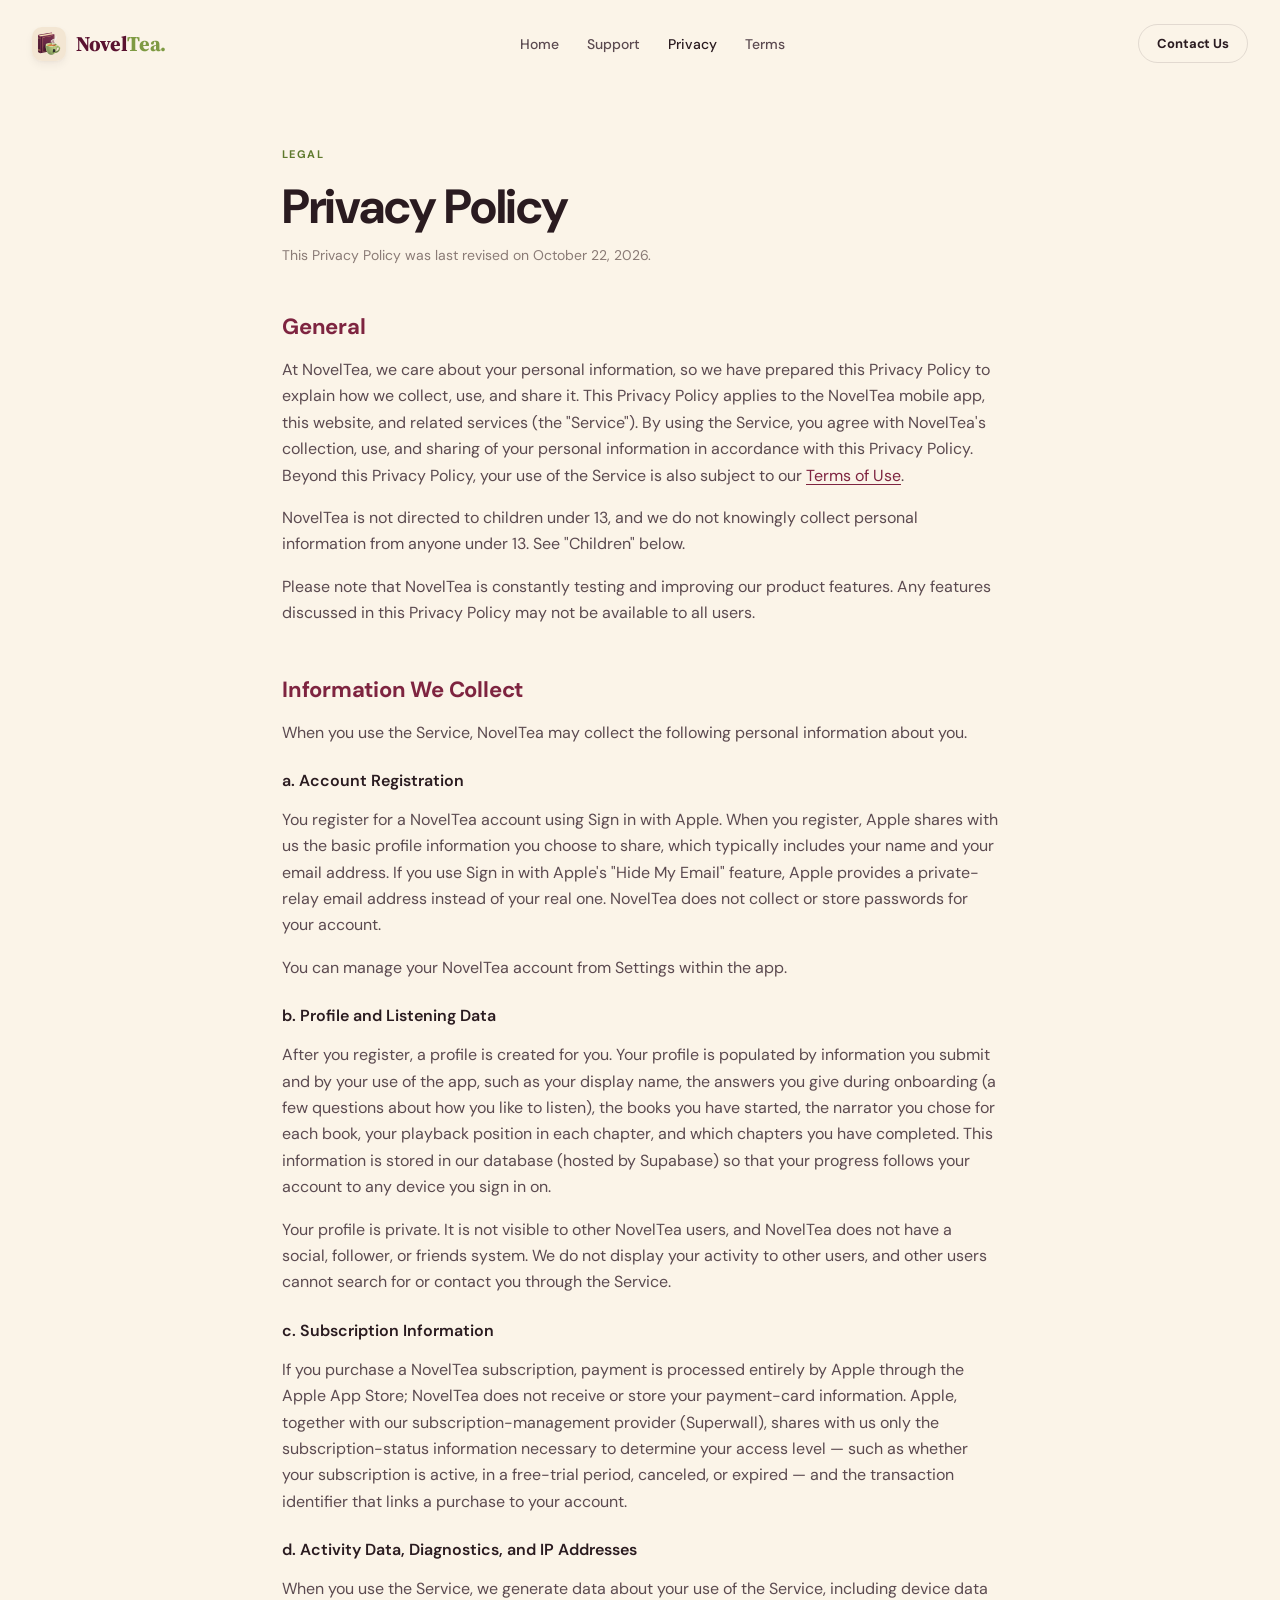
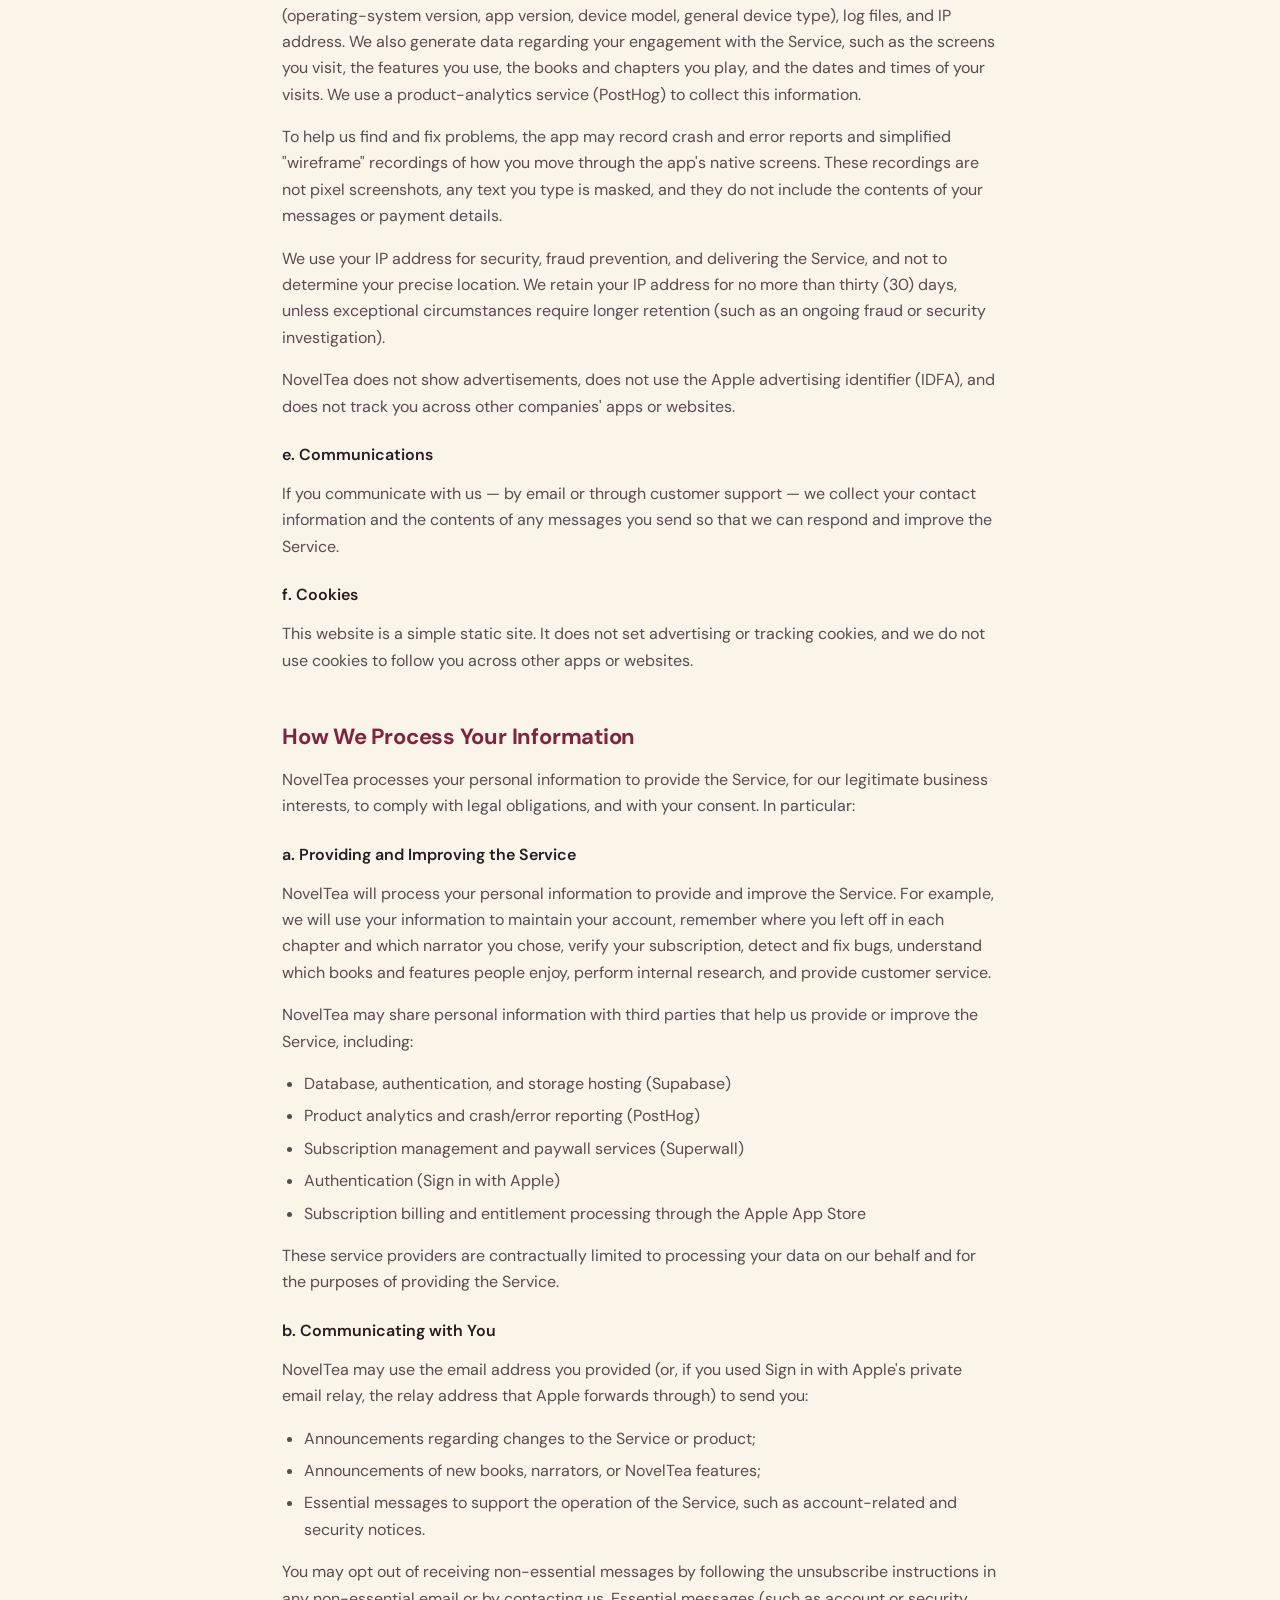
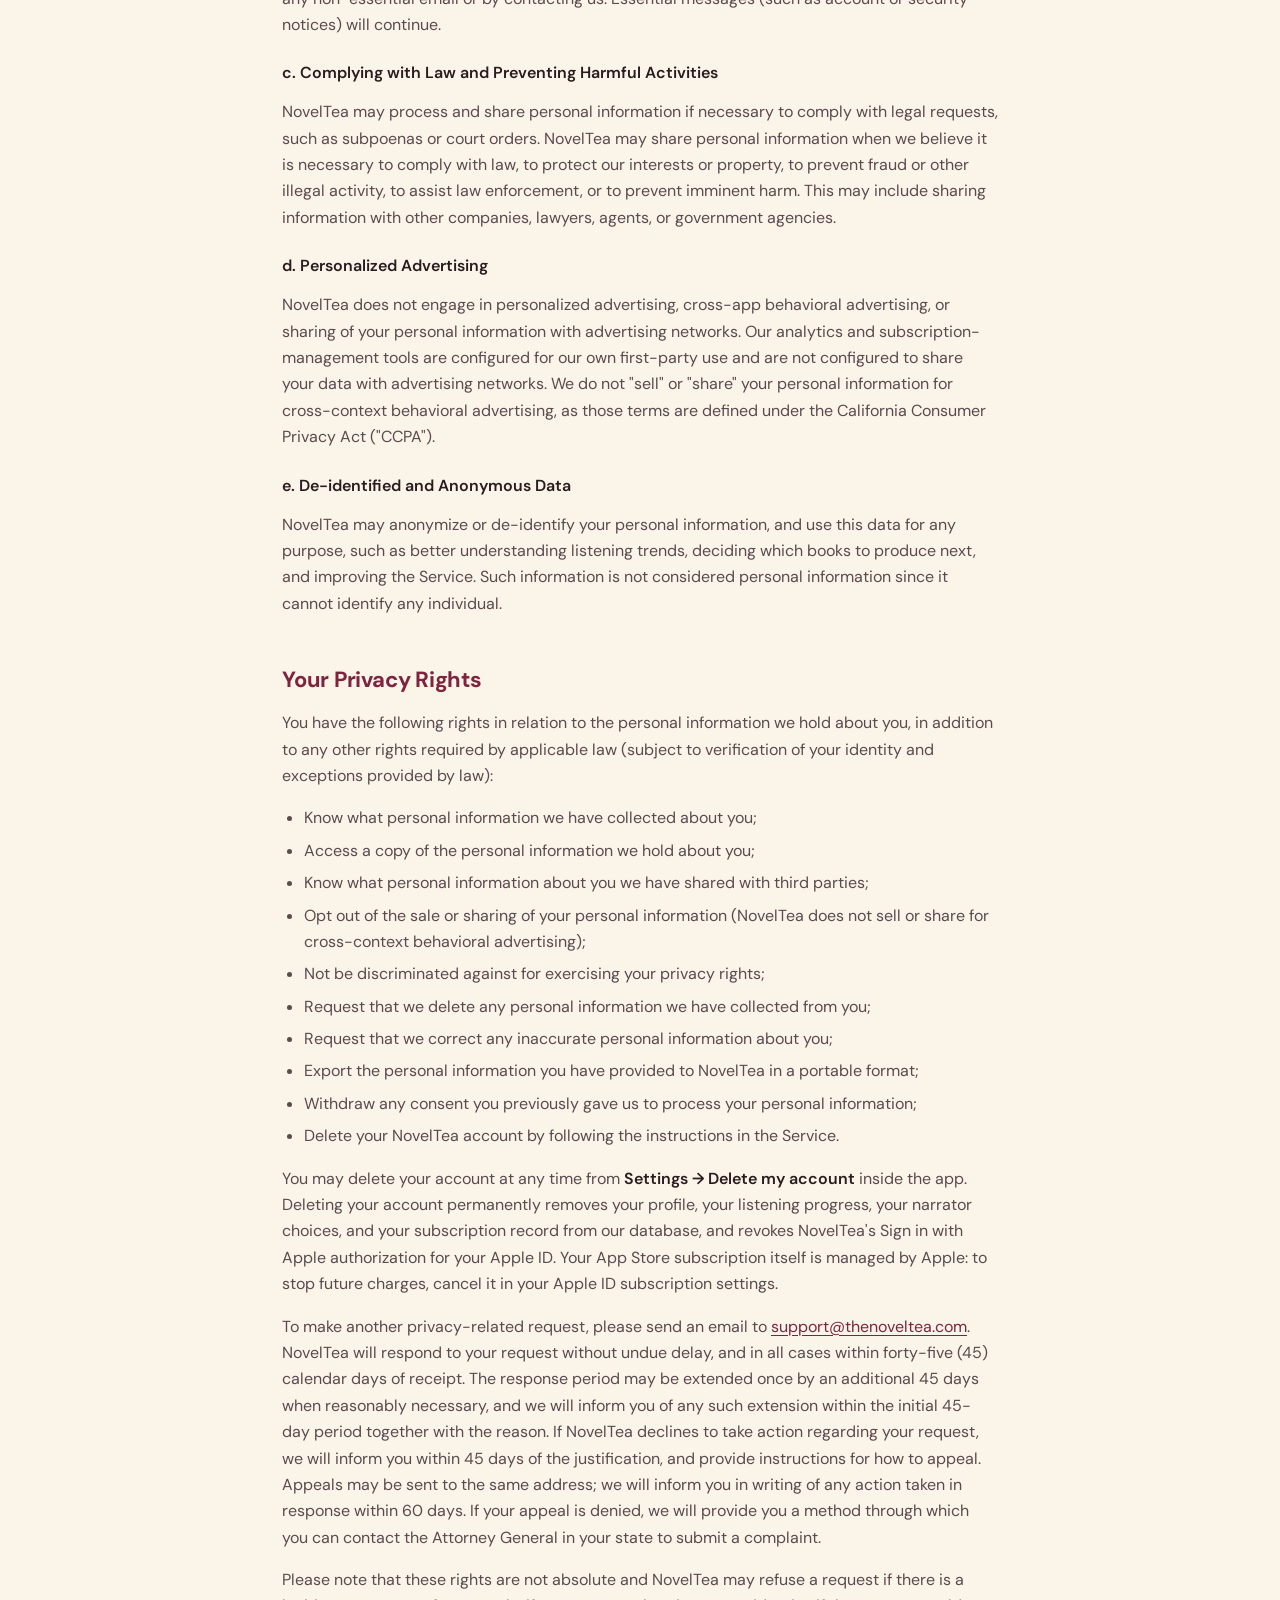
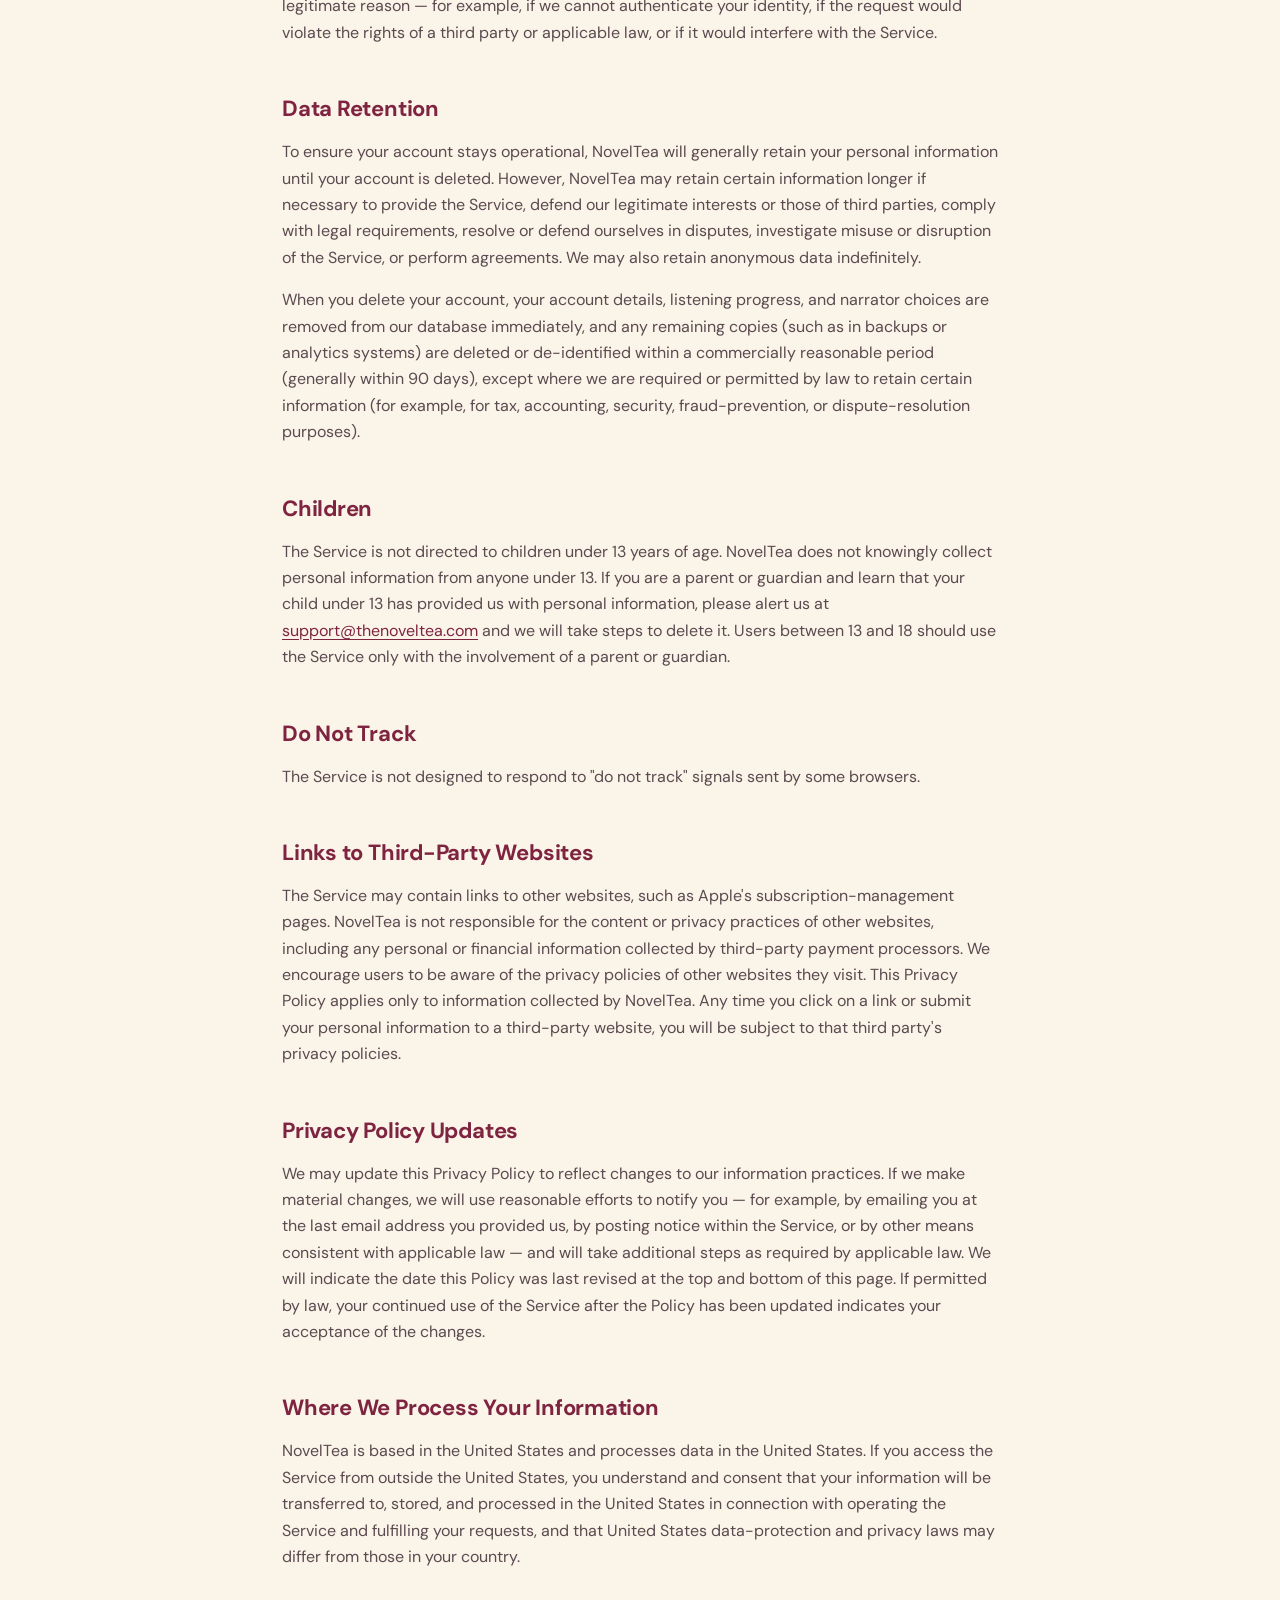
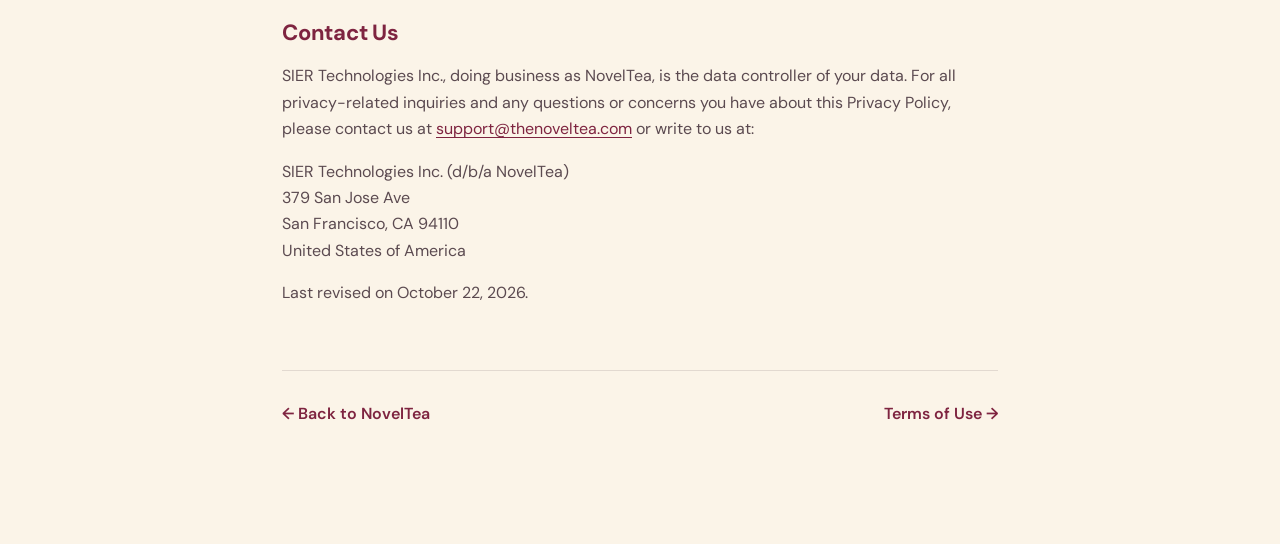
==== commit f6512fce: "Version the stylesheet link so browsers pick up the new wordmark font" ====
--- a/privacy.html
+++ b/privacy.html
@@ -8,7 +8,7 @@
   <meta name="theme-color" content="#FBF4E8">
   <link rel="icon" type="image/png" href="assets/favicon.png">
   <link rel="apple-touch-icon" href="assets/apple-touch-icon.png">
-  <link rel="stylesheet" href="shared.css">
+  <link rel="stylesheet" href="shared.css?v=2">
 </head>
 <body>
   <div class="top-nav">
--- a/shared.css
+++ b/shared.css
@@ -1,6 +1,6 @@
 /* NovelTea shared styles — same layout as dailydove.app's shared.css,
    recoloured to the NovelTea brand (cream, wine, green tea; see the app's src/styles/theme.css). */
-@import url('https://fonts.googleapis.com/css2?family=DM+Sans:wght@400;500;600;700;800&family=Fraunces:ital,wght@0,400;0,500;0,600;0,700;1,400&display=swap');
+@import url('https://fonts.googleapis.com/css2?family=DM+Sans:wght@400;500;600;700;800&family=Source+Serif+4:opsz,wght@8..60,800&display=swap');
 
 :root {
   --cream: #FBF4E8;
@@ -34,7 +34,6 @@
 a { color: inherit; }
 img { display: block; max-width: 100%; }
 
-.serif { font-family: 'Fraunces', Georgia, serif; font-optical-sizing: auto; }
 .eyebrow {
   font-family: 'DM Sans', sans-serif;
   font-weight: 700;
@@ -86,8 +85,8 @@
   max-width: 540px;
 }
 
-/* Wordmark: "Novel" in wine, "Tea." in green tea — matches the app wordmark */
-.wordmark { font-family: 'Fraunces', Georgia, serif; font-weight: 700; letter-spacing: -0.02em; color: var(--wine-deep); }
+/* Wordmark: "Novel" in wine, "Tea." in green tea, set in Source Serif 4 to match the brand wordmark */
+.wordmark { font-family: 'Source Serif 4', Georgia, serif; font-weight: 800; font-variation-settings: 'opsz' 36; letter-spacing: -0.015em; color: var(--wine-deep); }
 .wordmark .tea { color: var(--tea); }
 
 /* Legal pages */
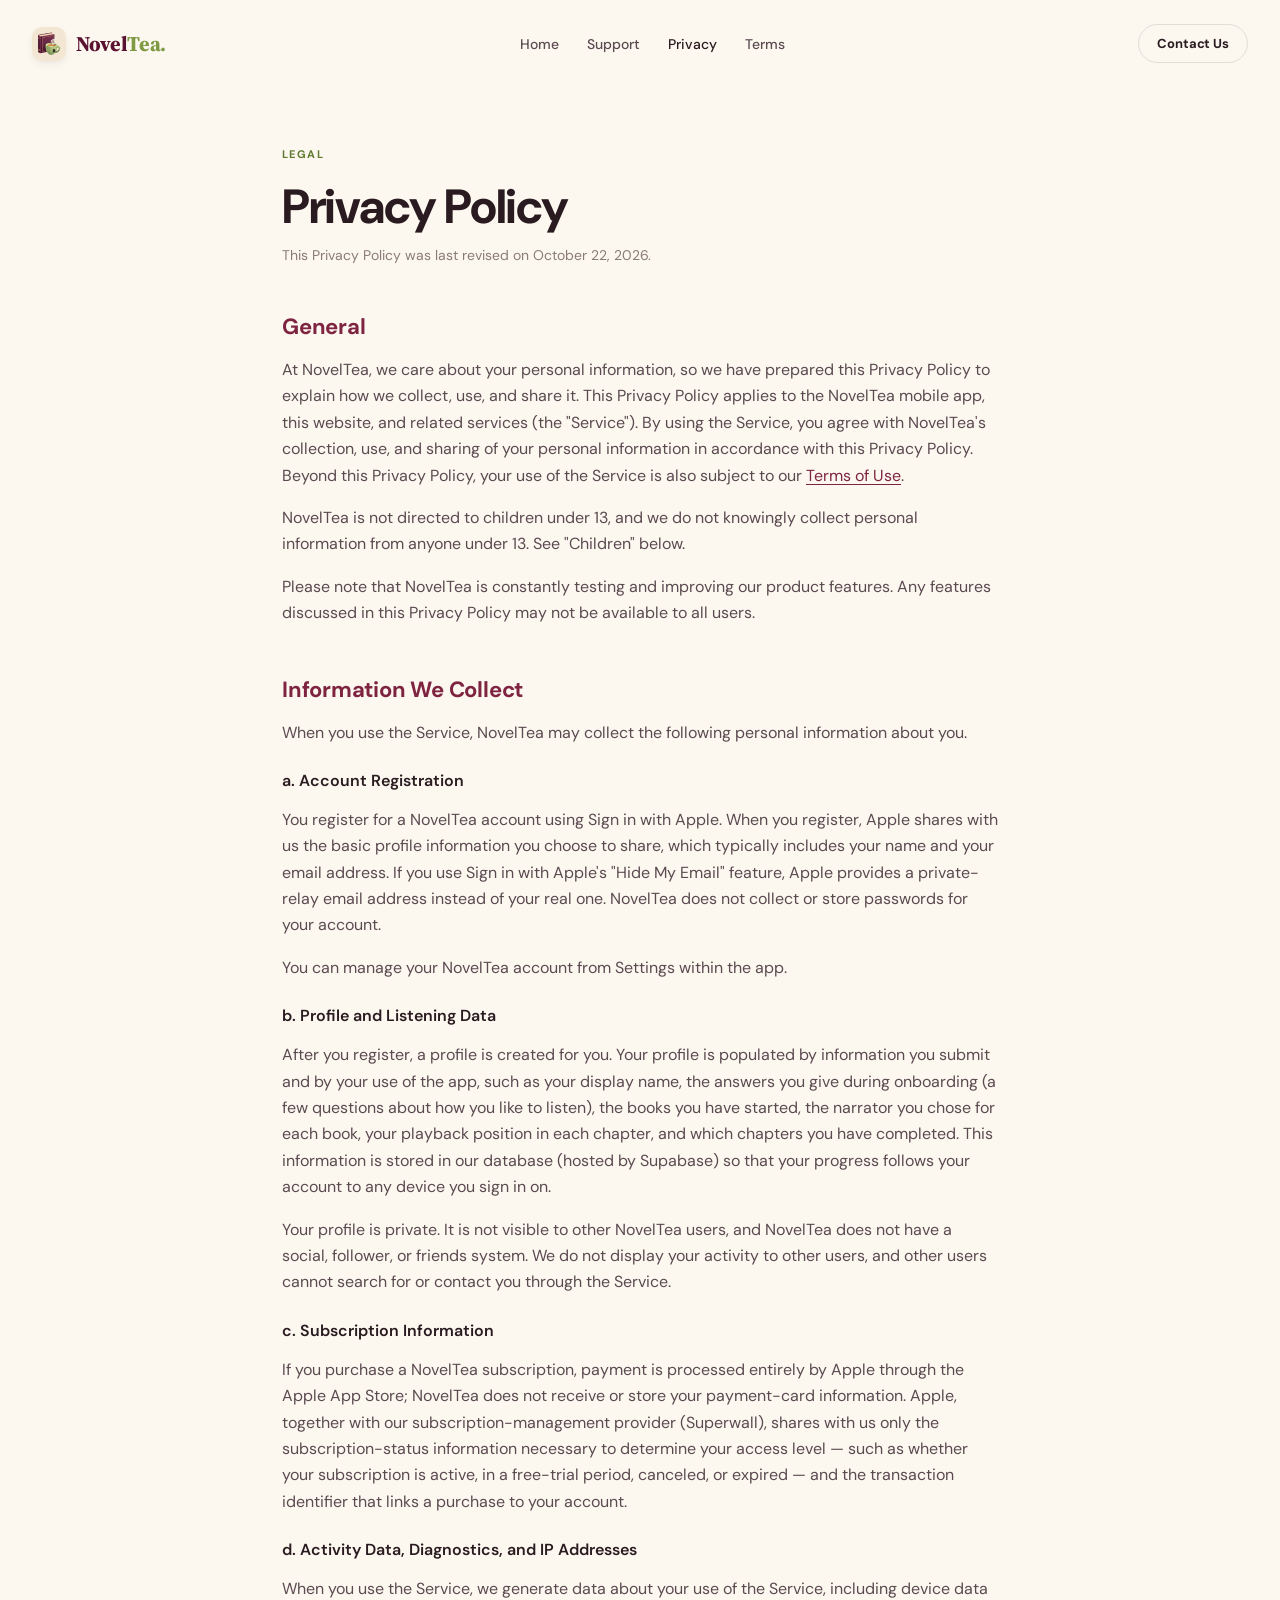
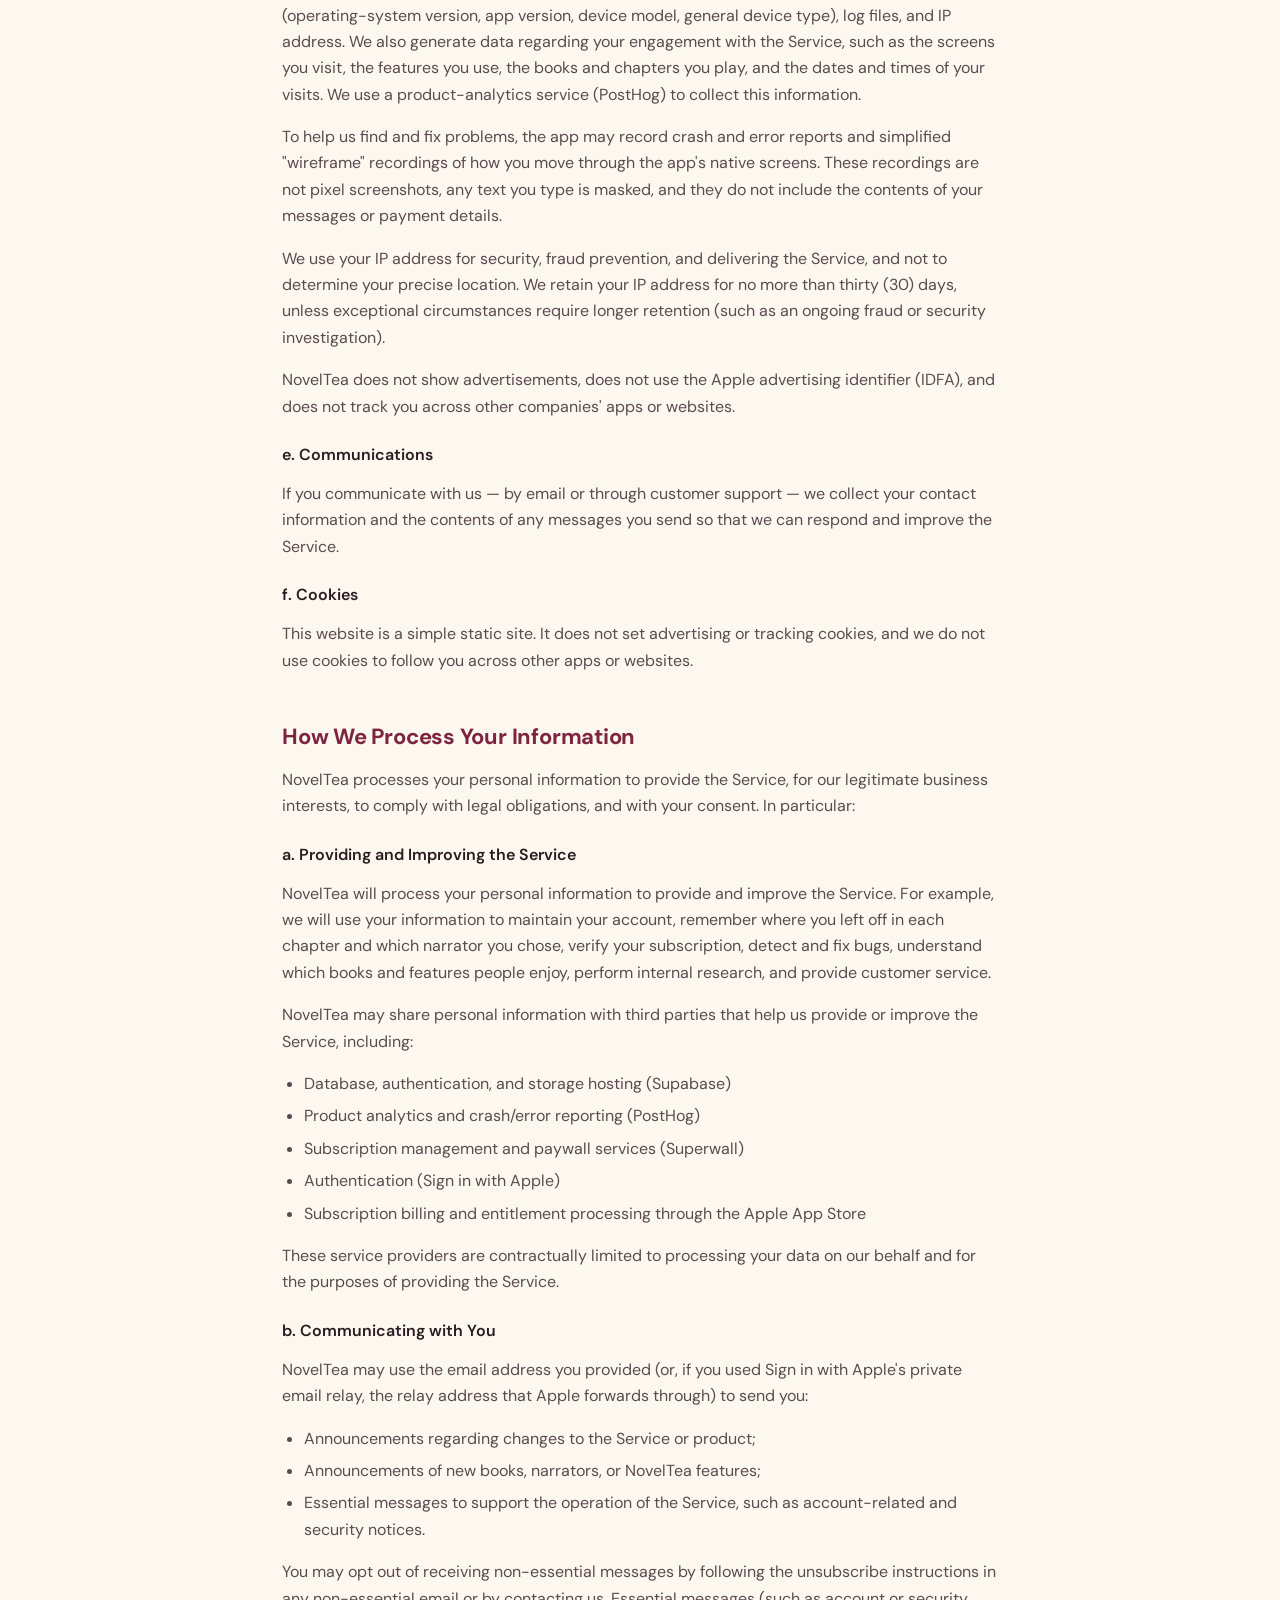
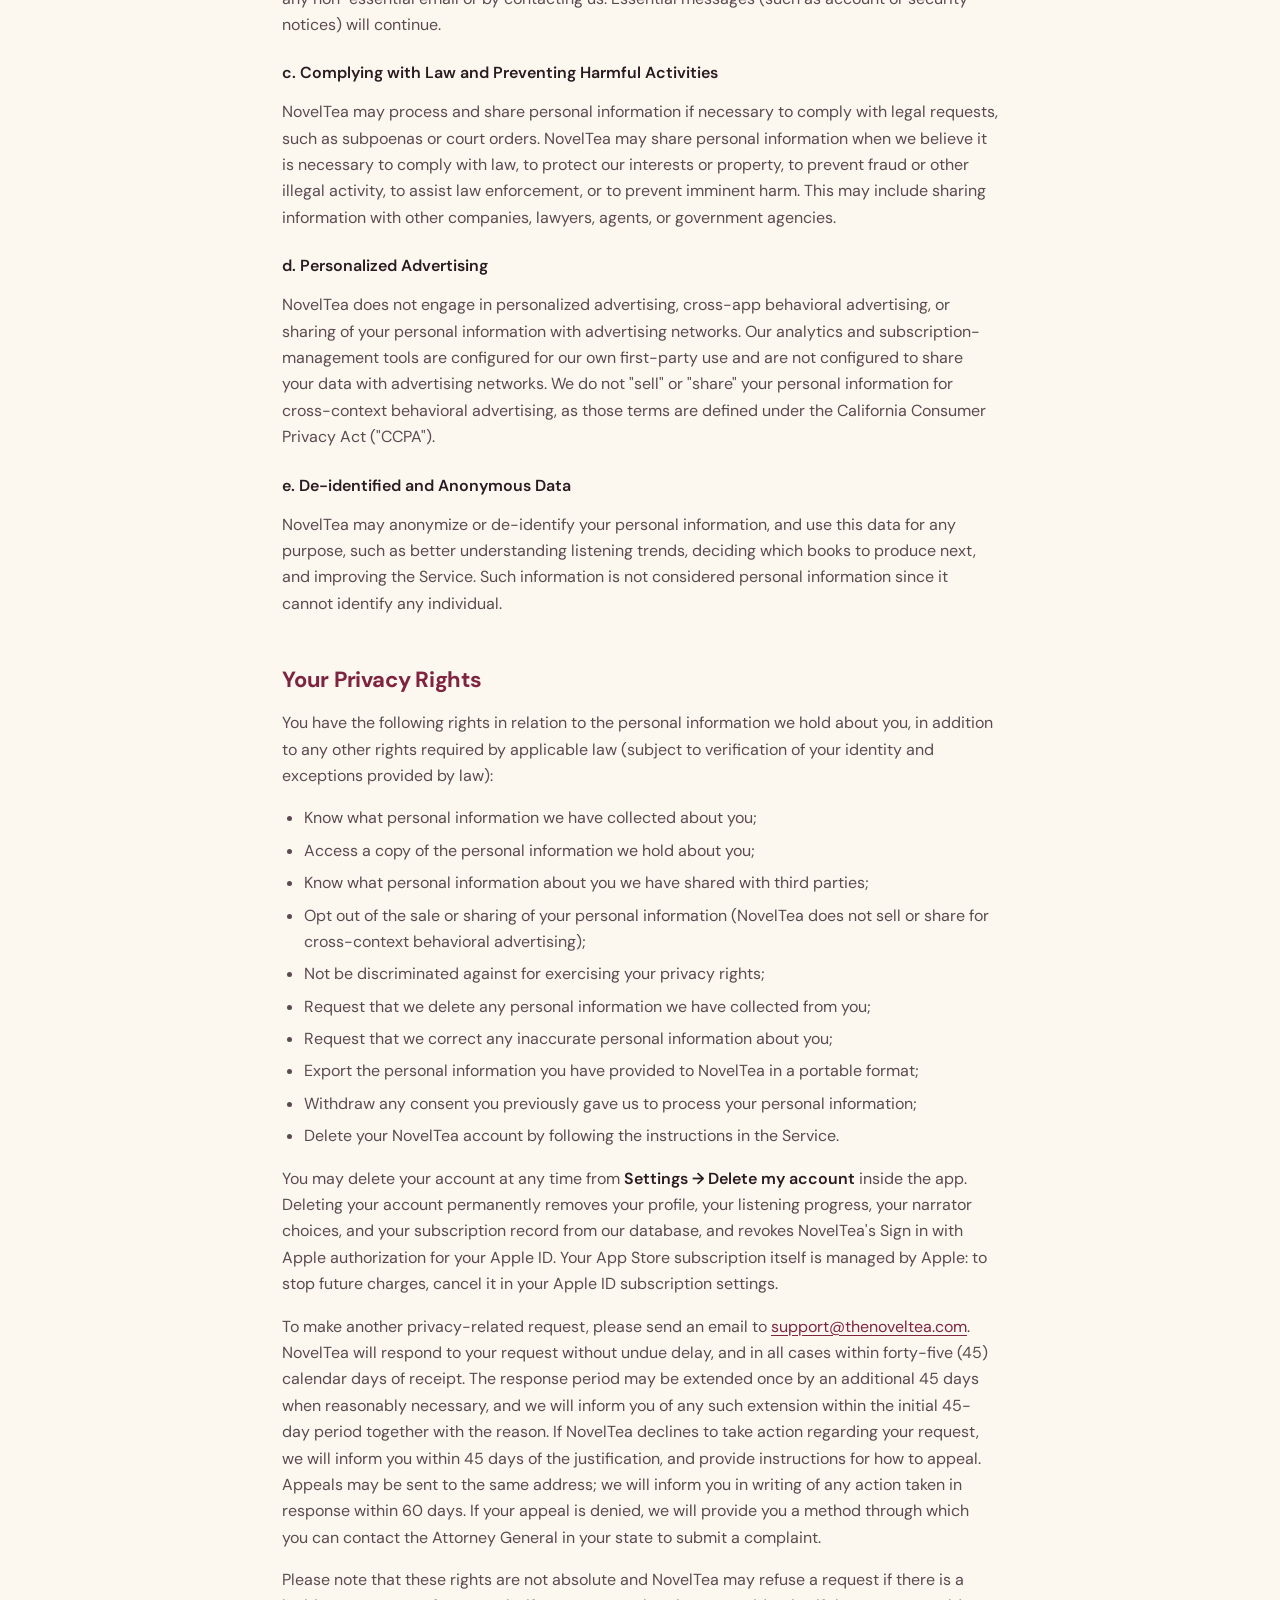
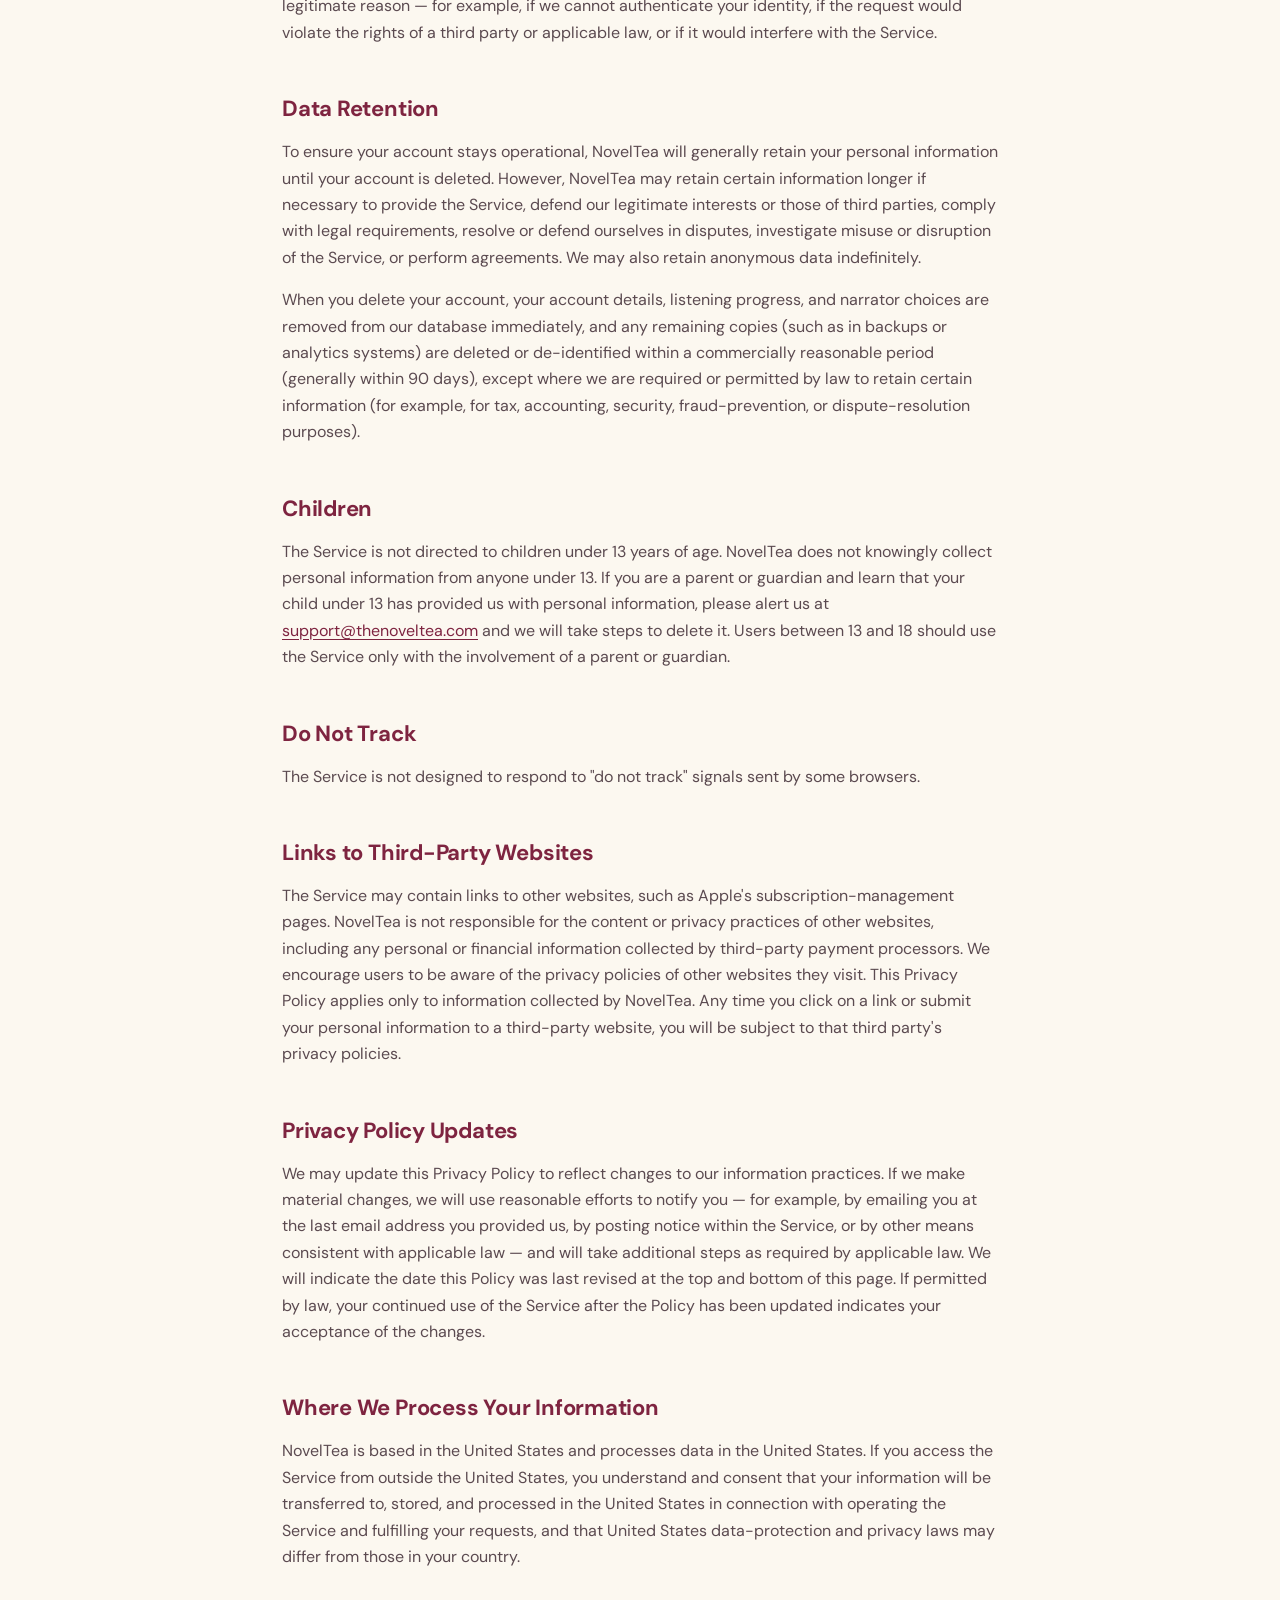
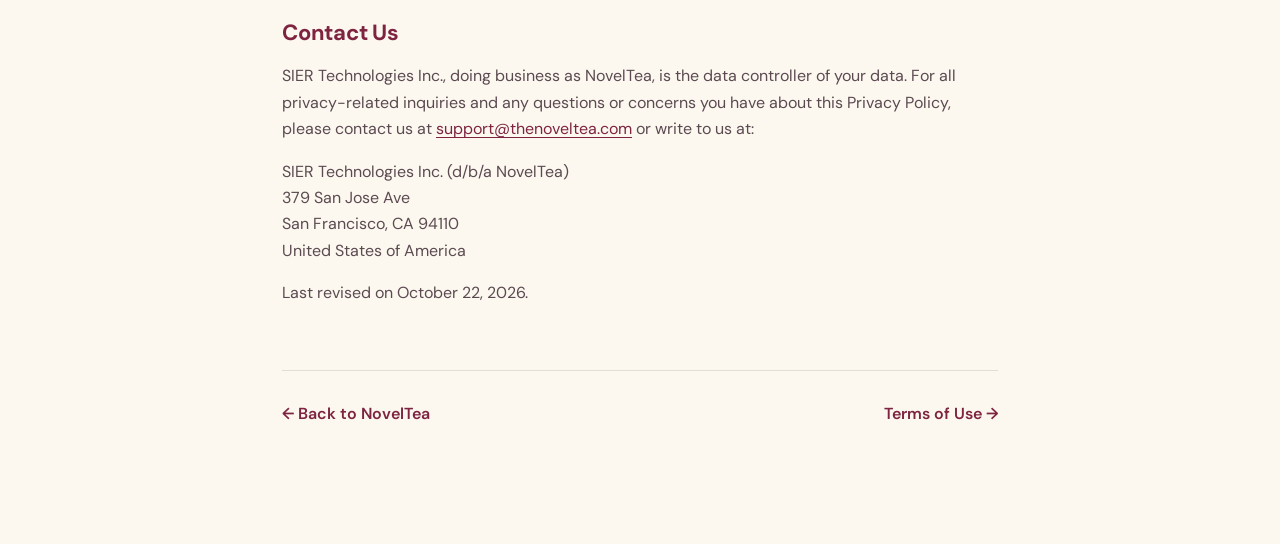
==== commit 757a9c7c: "Home: Henry's tagline; lighter background (#FCF8F0)" ====
--- a/privacy.html
+++ b/privacy.html
@@ -5,10 +5,10 @@
   <meta name="viewport" content="width=device-width, initial-scale=1">
   <title>Privacy Policy — NovelTea</title>
   <meta name="description" content="How NovelTea collects, uses, and protects your personal information.">
-  <meta name="theme-color" content="#FBF4E8">
+  <meta name="theme-color" content="#FCF8F0">
   <link rel="icon" type="image/png" href="assets/favicon.png">
   <link rel="apple-touch-icon" href="assets/apple-touch-icon.png">
-  <link rel="stylesheet" href="shared.css?v=2">
+  <link rel="stylesheet" href="shared.css?v=3">
 </head>
 <body>
   <div class="top-nav">
--- a/shared.css
+++ b/shared.css
@@ -3,7 +3,7 @@
 @import url('https://fonts.googleapis.com/css2?family=DM+Sans:wght@400;500;600;700;800&family=Source+Serif+4:opsz,wght@8..60,800&display=swap');
 
 :root {
-  --cream: #FBF4E8;
+  --cream: #FCF8F0;
   --cream-2: #F3E6D3;
   --paper: #FFFFFF;
   --ink: #2A1B20;
